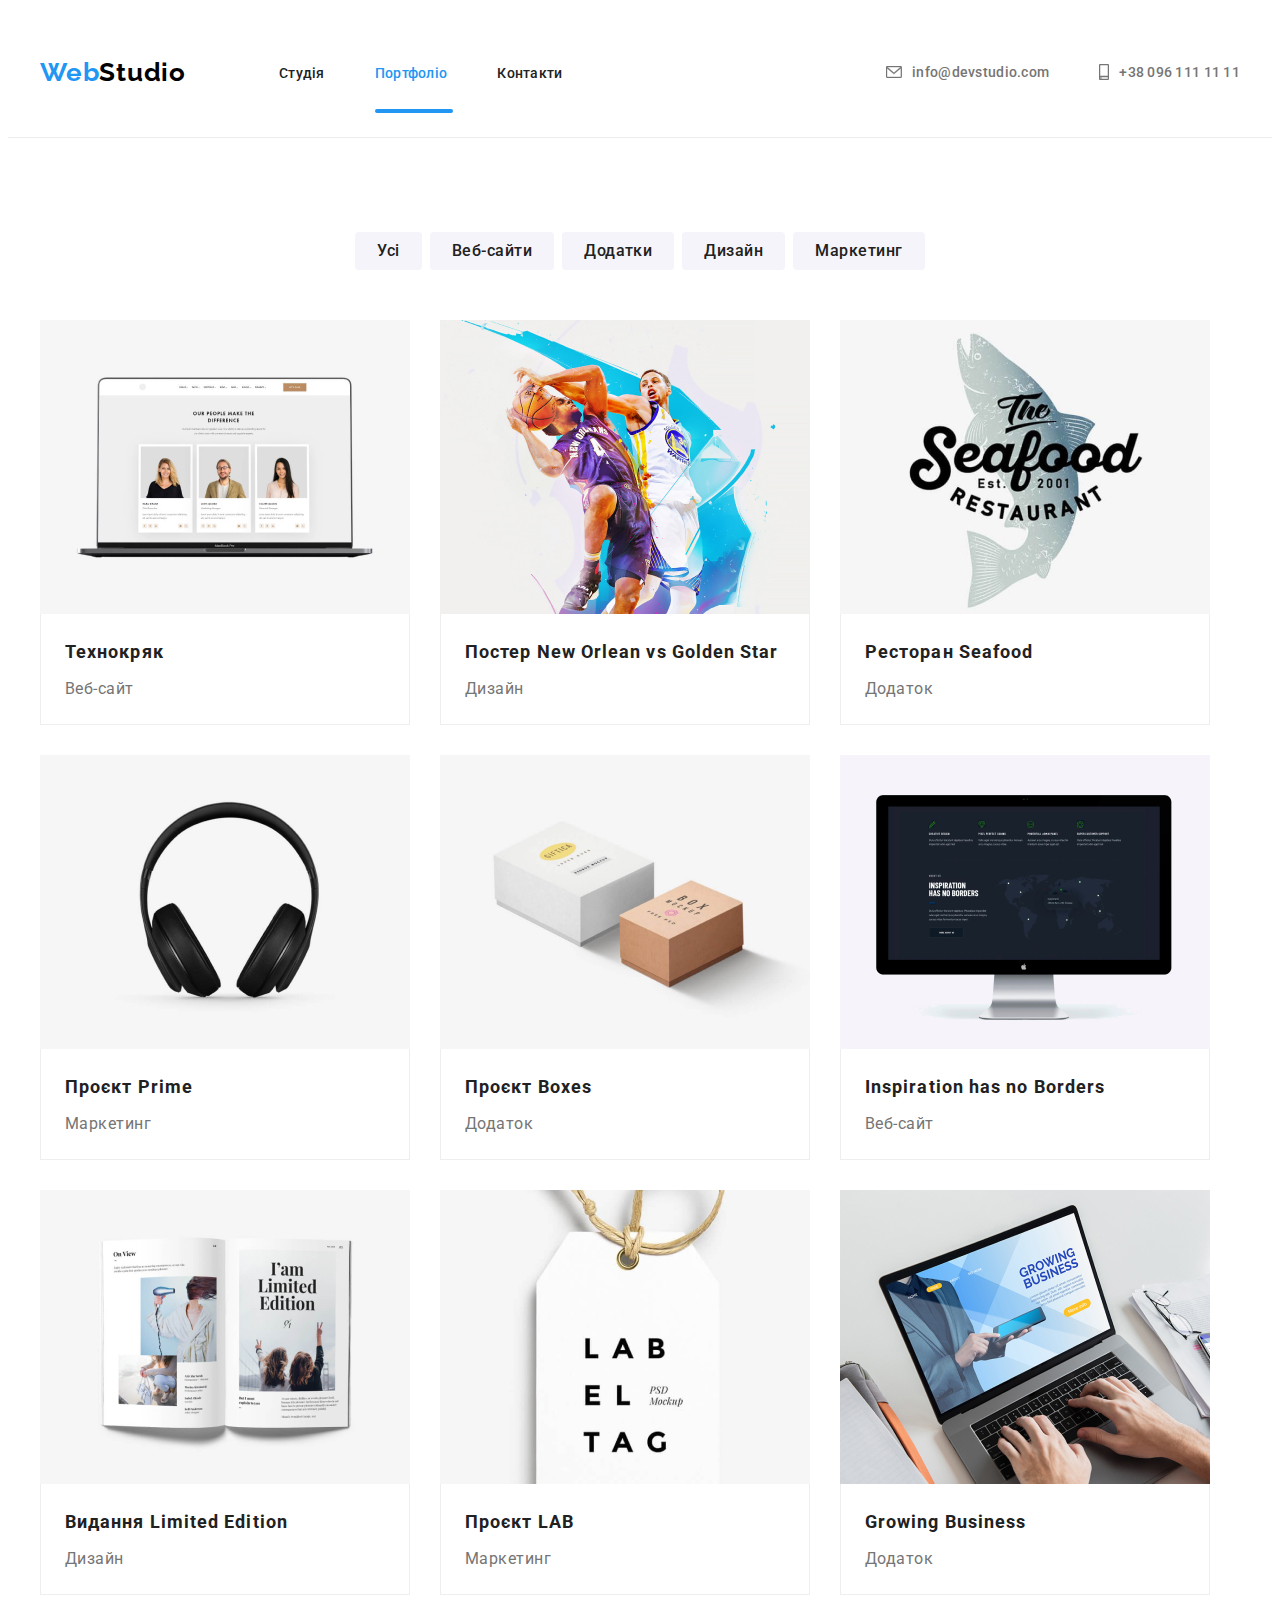
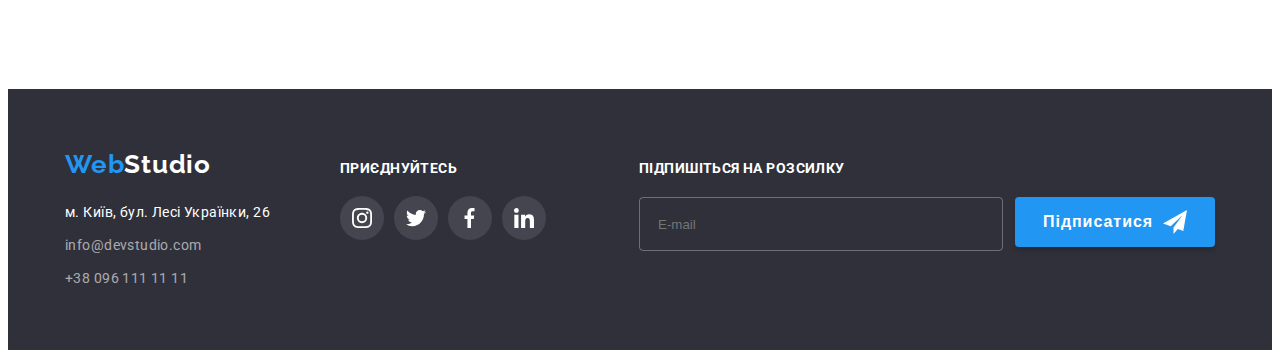
==== portfolio.html @ b97c552b "09.12.2022.18:00" ====
<!DOCTYPE html>
<html lang="en">
<head>
    <meta charset="UTF-8" />
    <meta http-equiv="X-UA-Compatible" content="IE=edge" />
    <meta name="viewport" content="width=device-width, initial-scale=1.0" />
    <title>Портфоліо</title>
    <link rel="preconnect" href="https://fonts.googleapis.com">
    <link rel="preconnect" href="https://fonts.gstatic.com" crossorigin>
    <link
        href="https://fonts.googleapis.com/css2?family=Raleway:wght@700&family=Roboto:wght@400;500;700;900&display=swap"
        rel="stylesheet">
    <link rel="stylesheet" href="./css/main.min.css">
</head>
        <header class="page-header">
      <div class="container">
        <a class="page-header__logo link" href="index.html">
          Web<span class="page-header__text colortext-logo">Studio</span>
        </a>
        <nav class="page-header__nav">
          <ul class="page-header__list list">
            <li class="page-header__item">
              <a class="page-header__link link " href="index.html"
                >Студія</a
              >
            </li>
            <li class="page-header__item">
              <a class="page-header__link link current-second" href="portfolio.html"
                >Портфоліо</a
              >
            </li>
            <li class="page-header__item">
              <a class="page-header__link link" href="#">Контакти</a>
            </li>
          </ul>
        </nav>
        <ul class="contakts list">
          <li class="contakts__item">
            <a class="contakts__link link" href="mailto:info@devstudio.com"
              ><svg class="contakts__icon" width="16" height="12">
                <use href="./images/icons.svg#icon-envelope"></use></svg
              ><span>info@devstudio.com</span></a
            >
          </li>
          <li class="contakts__item">
            <a class="contakts__link link" href="tel:+380961111111"
              ><svg class="contakts__icon" width="10" height="16">
                <use href="./images/icons.svg#icon-smartphone"></use></svg
              ><span>+38 096 111 11 11</span></a
            >
          </li>
        </ul>
      </div>
    </header>
        <main>
            <section class="hero-portfolio">
                <div class="container"><h1 class="visually-hidden">Вибір бажаного</h1>
                <ul class="hero-nav list">
                    <li class="hero-nav-item list">
                        <button class="nav-button-second" type="button">Усі</button>
                    </li>
<li class="hero-nav-item list">
    <button class="nav-button-second" type="button">Веб-сайти</button>
</li>
<li class="hero-nav-item list">
    <button class="nav-button-second" type="button">Додатки</button>
</li>
<li class="hero-nav-item list">
    <button class="nav-button-second" type="button">Дизайн</button>
</li>
<li class="hero-nav-item list">
    <button class="nav-button-second" type="button">Маркетинг</button>
</li>
                </ul>
<ul class="cards-list list">
<li class="cards-list-item list">
<a href="" class="cards-list-item-link link" ><div class="img-wrapper"><img class="cards-img" src="./images/q.jpg" alt="Ноутбук" width="370">
<div class="cards-description">Ресурс пропонує комплексні пропозиції з різним рівнем функціоналу та сервісів. Все це дозволить відвідувачу отримати вичерпні відомості про компанію чи приватну особу.</div></div><div class="container-border"><h2 class="cards-title">Технокряк</h2>
<p class="cards-text">Веб-сайт</p></div>
</a>
</li>
<li class="cards-list-item list">
<a class="cards-list-item-link link" href=""><div class="img-wrapper"><img class="cards-img" src="./images/w.jpg" alt="Баскетбол" width="370"><div class="cards-description">Ресурс пропонує комплексні пропозиції з різним рівнем функціоналу та сервісів. Все це дозволить відвідувачу отримати вичерпні відомості про компанію чи приватну особу.</div></div>
<div class="container-border"><h2 class="cards-title">Постер New Orlean vs Golden Star</h2>
<p class="cards-text">Дизайн</p></div>
</a>
</li>
<li class="cards-list-item list">
<a class="cards-list-item-link link" href=""><div class="img-wrapper"><img class="cards-img" src="./images/e.jpg" alt="Логотип ресторану" width="370"><div class="cards-description">Ресурс пропонує комплексні пропозиції з різним рівнем функціоналу та сервісів. Все це дозволить відвідувачу отримати вичерпні відомості про компанію чи приватну особу.</div></div>
<div class="container-border"><h2 class="cards-title">Ресторан Seafood</h2>
<p class="cards-text">Додаток</p></div>
</a>
</li>
<li class="cards-list-item list">
<a class="cards-list-item-link link" href=""><div class="img-wrapper"><img class="cards-img" src="./images/r.jpg" alt="Навушники" width="370"><div class="cards-description">Ресурс пропонує комплексні пропозиції з різним рівнем функціоналу та сервісів. Все це дозволить відвідувачу отримати вичерпні відомості про компанію чи приватну особу.</div></div>
<div class="container-border"><h2 class="cards-title">Проєкт Prime</h2>
<p class="cards-text">Маркетинг</p></div>
</a>
</li>
</li>
<li class="cards-list-item list">
<a class="cards-list-item-link link" href=""><div class="img-wrapper"><img class="cards-img" src="./images/t.jpg" alt="Ящики" width="370"><div class="cards-description">Ресурс пропонує комплексні пропозиції з різним рівнем функціоналу та сервісів. Все це дозволить відвідувачу отримати вичерпні відомості про компанію чи приватну особу.</div></div>
<div class="container-border"><h2 class="cards-title">Проєкт Boxes</h2>
<p class="cards-text">Додаток</p></div>
</a>
</li>
<li class="cards-list-item list">
<a class="cards-list-item-link link" href=""><div class="img-wrapper"><img class="cards-img" src="./images/y.jpg" alt="Монітор" width="370"><div class="cards-description">Ресурс пропонує комплексні пропозиції з різним рівнем функціоналу та сервісів. Все це дозволить відвідувачу отримати вичерпні відомості про компанію чи приватну особу.</div></div>
<div class="container-border"><h2 class="cards-title">Inspiration has no Borders</h2>
<p class="cards-text">Веб-сайт</p></div>
</a>
</li>
<li class="cards-list-item list">
<a class="cards-list-item-link link" href=""><div class="img-wrapper"><img class="cards-img" src="./images/i.jpg" alt="Книга" width="370"><div class="cards-description">Ресурс пропонує комплексні пропозиції з різним рівнем функціоналу та сервісів. Все це дозволить відвідувачу отримати вичерпні відомості про компанію чи приватну особу.</div></div>
<div class="container-border"><h2 class="cards-title">Видання Limited Edition</h2>
<p class="cards-text">Дизайн</p></div>
</a>
</li>
<li class="cards-list-item list">
<a class="cards-list-item-link link" href=""><div class="img-wrapper"><img class="cards-img" src="./images/o.jpg" alt="Ярлик" width="370"><div class="cards-description">Ресурс пропонує комплексні пропозиції з різним рівнем функціоналу та сервісів. Все це дозволить відвідувачу отримати вичерпні відомості про компанію чи приватну особу.</div></div>
<div class="container-border"><h2 class="cards-title">Проєкт LAB</h2>
<p class="cards-text">Маркетинг</p>
</div></a>
</li>
<li class="cards-list-item list">
<a class="cards-list-item-link link" href=""><div class="img-wrapper"><img class="cards-img" src="./images/p.jpg" alt="Людина друкує" width="370"><div class="cards-description">Ресурс пропонує комплексні пропозиції з різним рівнем функціоналу та сервісів. Все це дозволить відвідувачу отримати вичерпні відомості про компанію чи приватну особу.</div></div>
<div class="container-border"><h2 class="cards-title">Growing Business</h2>
<p class="cards-text">Додаток</p></div></a>
</li>

                    </ul></div>
                </section>
        </main>
         <footer class="page-footer">
      <div class="container">
        <div class="page-footer__container">
          <div class="page-footer__address-container">
            <a href="index.html" class="page-footer__logo link">
              Web<span class="page-footer__text color-logo">Studio</span>
            </a>
            <address class="page-footer__address-nav">
              <ul class="page-footer__list list">
                <li class="page-footer__item list">
                  <a
                    class="page-footer__link link"
                    href="https://goo.gl/maps/Njcj9idbypsD7Gdb8"
                    target="_blank"
                    rel="noopener noreferrer nofollow"
                    >м. Київ, бул. Лесі Українки, 26</a
                  >
                </li>
                <li class="page-footer__item list">
                  <a
                    class="page-footer__mail-tel-link link"
                    href="mailto:info@devstudio.com"
                    >info@devstudio.com</a
                  >
                </li>
                <li class="page-footer__item list">
                  <a
                    class="page-footer__mail-tel-link link"
                    href="tel:+380961111111"
                    >+38 096 111 11 11</a
                  >
                </li>
              </ul>
            </address>
          </div>
          <div class="page-footer__join-container">
            <h2 class="page-footer__title">ПРИЄДНУЙТЕСЬ</h2>
            <ul class="page-footer__social-list">
              <li class="page-footer__social-item list">
                <a href="" class="page-footer__social-link link"
                  ><svg class="page-footer__icon" width="20" height="20">
                    <use href="./images/icons.svg#icon-instagram"></use></svg
                ></a>
              </li>
              <li class="page-footer__social-item list">
                <a href="" class="page-footer__social-link link"
                  ><svg class="page-footer__icon" width="20" height="20">
                    <use href="./images/icons.svg#icon-twitter"></use></svg
                ></a>
              </li>
              <li class="page-footer__social-item list">
                <a href="" class="page-footer__social-link link"
                  ><svg class="page-footer__icon" width="20" height="20">
                    <use href="./images/icons.svg#icon-facebook"></use></svg
                ></a>
              </li>
              <li class="page-footer__social-item list">
                <a href="" class="page-footer__social-link link"
                  ><svg class="page-footer__icon" width="20" height="20">
                    <use href="./images/icons.svg#icon-linkedin"></use></svg
                ></a>
              </li>
            </ul>
          </div>
          <div class="page-footer__follow-container">
            <form name="follow-form" class="page-footer__form">
              <label for="user-mail" class="page-footer__label"
                >Підпишіться на розсилку</label
              >
              <div class="page-footer__input-button-container">
                <input
                  type="email"
                  name="user-mail-follow"
                  class="page-footer__input"
                  placeholder="E-mail"
                />
                <button type="submit" class="page-footer__button">
                  Підписатися</button
                ><svg class="page-footer__telegram-icon" width="24" height="24">
                  <use href="./images/icons.svg#icon-telegram"></use>
                </svg>
              </div>
            </form>
          </div>
        </div>
      </div>
    </footer>
        </body>
        </html>
---- css/main.min.css ----
:root{--main-color: #212121;--second-color: #2196f3;--third-color: #757575;--fourth-color: #ffffff;--fifth-color: #000000;--sixth-color: #afb1b8;--seventh-color: rgba(0, 0, 0, 0.12);--eighth-color: #f5f4fa;--ninth-color: #eeeeee;--font-family-first: "Roboto", sans-serif;--font-family-second: "Raleway";--specific-ident: 94px;--specific-ident-second: 50px;--specific-ident-third: 20px;--specific-ident-fourth: 4px;--specific-ident-fifth: 30px}h1,h2,p{margin:0}body{font-family:var(--font-family-first);color:var(--main-color);background-color:var(--fourth-color)}.container{max-width:480px;padding-left:15px;padding-right:15px;margin:0 auto}@media screen and (min-width: 768px){.container{max-width:768px}}@media screen and (min-width: 1200px){.container{max-width:1200px}}.link{text-decoration:none}.list{list-style:none;padding-left:0;margin:0}.visually-hidden{position:absolute;white-space:nowrap;width:1px;height:1px;overflow:hidden;border:0;padding:0;clip:rect(0 0 0 0);-webkit-clip-path:inset(50%);clip-path:inset(50%);margin:-1px}.hero__button{font-weight:700;font-size:16px;line-height:1.875;display:-webkit-box;display:-ms-flexbox;display:flex;-webkit-box-align:center;-ms-flex-align:center;align-items:center;text-align:center;letter-spacing:.06em;color:var(--fourth-color);cursor:pointer;padding:10px 32px;border-radius:var(--specific-ident-fourth);border:0;margin:0 auto;background-color:var(--second-color)}.nav-button-second{font-family:var(--font-family-first);font-weight:500;font-size:16px;line-height:1.625;letter-spacing:.03em;color:var(--main-color);background-color:var(--eighth-color);cursor:pointer;padding:6px 22px;border:0;border-radius:var(--specific-ident-fourth);-webkit-transition:color 250ms cubic-bezier(0.4, 0, 0.2, 1),background-color 250ms cubic-bezier(0.4, 0, 0.2, 1),-webkit-box-shadow 250ms cubic-bezier(0.4, 0, 0.2, 1);transition:color 250ms cubic-bezier(0.4, 0, 0.2, 1),background-color 250ms cubic-bezier(0.4, 0, 0.2, 1),-webkit-box-shadow 250ms cubic-bezier(0.4, 0, 0.2, 1);transition:color 250ms cubic-bezier(0.4, 0, 0.2, 1),background-color 250ms cubic-bezier(0.4, 0, 0.2, 1),box-shadow 250ms cubic-bezier(0.4, 0, 0.2, 1);transition:color 250ms cubic-bezier(0.4, 0, 0.2, 1),background-color 250ms cubic-bezier(0.4, 0, 0.2, 1),box-shadow 250ms cubic-bezier(0.4, 0, 0.2, 1),-webkit-box-shadow 250ms cubic-bezier(0.4, 0, 0.2, 1)}.nav-button-second:hover,.nav-button-second:focus{color:var(--fourth-color);background-color:var(--second-color);-webkit-box-shadow:0px 3px 1px rgba(0,0,0,.1),0px 1px 2px rgba(0,0,0,.08),0px 2px 2px var(--seventh-color);box-shadow:0px 3px 1px rgba(0,0,0,.1),0px 1px 2px rgba(0,0,0,.08),0px 2px 2px var(--seventh-color)}.modal__button{position:absolute;display:-webkit-box;display:-ms-flexbox;display:flex;-webkit-box-pack:center;-ms-flex-pack:center;justify-content:center;cursor:pointer;-webkit-box-align:center;-ms-flex-align:center;align-items:center;top:8px;right:8px;width:30px;height:30px;background-color:var(--fourth-color);border:1px solid rgba(0,0,0,.1);border-radius:50%;color:var(--fifth-color);-webkit-transition-property:color;transition-property:color;-webkit-transition-duration:250ms;transition-duration:250ms;-webkit-transition-timing-function:cubic-bezier(0.4, 0, 0.2, 1);transition-timing-function:cubic-bezier(0.4, 0, 0.2, 1)}.modal__button:hover{color:var(--second-color)}.page-footer__button{position:relative;width:200px;height:50px;margin-left:12px;background-color:var(--second-color);-webkit-box-shadow:0px 4px 4px rgba(0,0,0,.15);box-shadow:0px 4px 4px rgba(0,0,0,.15);border-radius:4px;border:none;font-weight:700;font-size:16px;line-height:1.875;display:-webkit-box;display:-ms-flexbox;display:flex;-webkit-box-align:center;-ms-flex-align:center;align-items:center;text-align:center;letter-spacing:.06em;color:var(--fourth-color);padding-top:10px;padding-right:62px;padding-bottom:10px;padding-left:28px;cursor:pointer}.modal__send-button{background-color:var(--second-color);-webkit-box-shadow:0px 4px 4px rgba(0,0,0,.15);box-shadow:0px 4px 4px rgba(0,0,0,.15);border-radius:4px;font-weight:700;font-size:16px;line-height:1.875;display:-webkit-box;display:-ms-flexbox;display:flex;-webkit-box-align:center;-ms-flex-align:center;align-items:center;text-align:center;-webkit-box-pack:center;-ms-flex-pack:center;justify-content:center;letter-spacing:.06em;color:var(--fourth-color);padding:10px 52px;border:none;cursor:pointer;margin-left:125px;-webkit-transition:background-color 250ms cubic-bezier(0.4, 0, 0.2, 1);transition:background-color 250ms cubic-bezier(0.4, 0, 0.2, 1)}.modal__send-button:hover{background-color:#188ce8}.hero__title{font-weight:900;font-size:44px;line-height:1.3636363636;text-align:center;letter-spacing:.06em;text-transform:uppercase;color:var(--fourth-color);margin-bottom:var(--specific-ident-third);max-width:696px}.peculiarities__paragraph-title{font-size:14px;line-height:1.1428571429;letter-spacing:.03em;text-transform:uppercase;margin-top:0;margin-bottom:10px}.activity__title{font-size:36px;line-height:1.1666666667;text-align:center;letter-spacing:.03em;margin-bottom:var(--specific-ident-second)}.team__title{font-size:36px;line-height:1.1666666667;text-align:center;letter-spacing:.03em;margin-bottom:var(--specific-ident-second)}.team__name-title{font-weight:500;font-size:16px;line-height:1.1875;letter-spacing:.03em;margin-bottom:10px;margin-top:0;text-align:center}.cards-title{font-size:18px;line-height:2;letter-spacing:.06em;margin-bottom:var(--specific-ident-fourth);color:var(--main-color)}.clients__title{font-weight:700;font-size:36px;line-height:1.1666666667;text-align:center;letter-spacing:.03em;color:var(--main-color);display:-webkit-box;display:-ms-flexbox;display:flex;padding-left:453px}.page-footer__title{font-size:14px;line-height:1.1428571429;letter-spacing:.03em;text-transform:uppercase;color:var(--fourth-color);margin-bottom:20px}.activity__thumb>.activity__card-title{position:absolute;left:0;bottom:0;margin:0;width:370px;height:70px;background-color:rgba(47,48,58,.8);font-size:14px;line-height:1.1428571429;text-align:center;letter-spacing:.03em;text-transform:uppercase;color:var(--fourth-color);display:-webkit-box;display:-ms-flexbox;display:flex;-webkit-box-align:center;-ms-flex-align:center;align-items:center;-webkit-box-pack:center;-ms-flex-pack:center;justify-content:center}.page-header{border-bottom:1px solid #ececec;padding-top:16px;padding-bottom:16px}@media screen and (min-width: 1200px){.page-header{padding-top:24px;padding-bottom:25px}}.page-header .container{display:-webkit-box;display:-ms-flexbox;display:flex;-webkit-box-align:center;-ms-flex-align:center;align-items:center}.page-header__list{display:-webkit-box;display:-ms-flexbox;display:flex}.page-header__link{font-weight:500;font-size:14px;line-height:1.1428571429;letter-spacing:.02em;color:var(--main-color);padding-top:32px;padding-bottom:32px;-webkit-transition-property:color;transition-property:color;-webkit-transition-duration:250ms;transition-duration:250ms;-webkit-transition-timing-function:cubic-bezier(0.4, 0, 0.2, 1);transition-timing-function:cubic-bezier(0.4, 0, 0.2, 1)}.page-header__link:hover{color:var(--second-color)}.page-header__item:not(:first-child){margin-left:var(--specific-ident-second)}.page-header__logo{font-family:var(--font-family-second);font-weight:700;font-size:26px;line-height:1.1666666667;letter-spacing:.03em;color:var(--second-color)}@media screen and (min-width: 1200px){.page-header__logo{font-family:24px;line-height:1.1923076923;margin-right:93px}}.page-header__nav{display:none}@media screen and (min-width: 1200px){.page-header__nav{display:block}}.contakts{display:none}@media screen and (min-width: 1200px){.contakts{display:-webkit-box;display:-ms-flexbox;display:flex;margin-left:auto}}.contakts__link{font-weight:500;font-size:14px;line-height:1.1428571429;letter-spacing:.02em;color:var(--third-color);padding-top:32px;padding-bottom:32px;display:-webkit-box;display:-ms-flexbox;display:flex;-webkit-box-align:center;-ms-flex-align:center;align-items:center;-webkit-transition-property:color;transition-property:color;-webkit-transition-duration:250ms;transition-duration:250ms;-webkit-transition-timing-function:cubic-bezier(0.4, 0, 0.2, 1);transition-timing-function:cubic-bezier(0.4, 0, 0.2, 1)}.contakts__link:hover,.contakts__link:focus{stroke:var(--second-color);color:var(--second-color)}.contakts__icon{margin-right:10px;fill:currentColor;stroke:currentColor}.contakts__item:not(:first-child){margin-left:var(--specific-ident-second)}.link.current{color:var(--second-color);position:relative}.link.current::after{content:" ";position:absolute;width:48px;height:4px;left:0;bottom:0;background:var(--second-color);border-radius:2px}.link.current-second{color:var(--second-color);position:relative}.link.current-second::after{content:" ";position:absolute;width:78px;height:4px;left:0;bottom:0;background:var(--second-color);border-radius:2px}.colortext-logo{color:var(--fifth-color)}.hero{padding-top:200px;padding-bottom:200px;background-color:#c4c4c4;background-image:-webkit-gradient(linear, left top, left bottom, from(rgba(47, 48, 58, 0.4)), to(rgba(47, 48, 58, 0.4))),url(../images/m.jpg);background-image:linear-gradient(rgba(47, 48, 58, 0.4), rgba(47, 48, 58, 0.4)),url(../images/m.jpg);background-repeat:no-repeat;background-size:cover;background-position:center;margin-left:auto;margin-right:auto;max-width:1600px}.hero .container{display:-webkit-box;display:-ms-flexbox;display:flex}.hero__description{padding-left:280px;padding-right:var(--specific-ident-second)}.peculiarities{padding:var(--specific-ident) 0}.peculiarities .container{display:-webkit-box;display:-ms-flexbox;display:flex}.peculiarities__list{display:-webkit-box;display:-ms-flexbox;display:flex}.peculiarities__item:not(:first-child){margin-left:var(--specific-ident-fifth)}.peculiarities__link{background-color:var(--eighth-color);height:120px;width:270px;display:-webkit-box;display:-ms-flexbox;display:flex;-webkit-box-pack:center;-ms-flex-pack:center;justify-content:center;margin-bottom:30px;-webkit-box-align:center;-ms-flex-align:center;align-items:center}.peculiarities__text{font-size:14px;line-height:1.7142857143;letter-spacing:.03em;color:var(--third-color)}.activity{padding-bottom:var(--specific-ident)}.activity__list{display:-webkit-box;display:-ms-flexbox;display:flex}.activity__item{position:relative}.activity__item:not(:first-child){margin-left:var(--specific-ident-fifth)}.activity__thumb{position:relative}.activity__img{display:block}.team{background-color:var(--eighth-color);padding:var(--specific-ident) 0}.team__list{display:-webkit-box;display:-ms-flexbox;display:flex}.team__item{background-color:var(--fourth-color);border-radius:0px 0px 4px 4px;-webkit-box-shadow:0px 1px 3px var(--seventh-color),0px 1px 1px rgba(0,0,0,.14),0px 2px 1px rgba(0,0,0,.2);box-shadow:0px 1px 3px var(--seventh-color),0px 1px 1px rgba(0,0,0,.14),0px 2px 1px rgba(0,0,0,.2)}.team__item:not(:first-child){margin-left:var(--specific-ident-fifth)}.team__img{margin-bottom:var(--specific-ident-fifth)}.team__text{font-size:16px;line-height:.8421052632;letter-spacing:.03em;color:var(--third-color);text-align:center;margin-bottom:16px}.social{display:-webkit-box;display:-ms-flexbox;display:flex;padding-bottom:30px;padding-left:32px;padding-right:32px}.social__item{width:44px;height:44px;border-radius:50%}.social__item:not(:last-child){margin-right:10px}.social__link{width:100%;height:100%;display:-webkit-box;display:-ms-flexbox;display:flex;-webkit-box-align:center;-ms-flex-align:center;align-items:center;-webkit-box-pack:center;-ms-flex-pack:center;justify-content:center;border-radius:50%;background-color:rgba(255,255,255,.1);color:var(--sixth-color);-webkit-transition-property:background-color;transition-property:background-color;-webkit-transition-duration:250ms;transition-duration:250ms;-webkit-transition-timing-function:cubic-bezier(0.4, 0, 0.2, 1);transition-timing-function:cubic-bezier(0.4, 0, 0.2, 1)}.social__link:hover{background-color:var(--second-color)}.social__link:focus{background-color:var(--second-color)}.social__link:hover .social__icon{fill:var(--fourth-color)}.social__link:focus .social__icon{fill:var(--fourth-color)}.social__icon{fill:currentColor;display:-webkit-box;display:-ms-flexbox;display:flex;-webkit-box-pack:end;-ms-flex-pack:end;justify-content:flex-end;-webkit-transition-property:fill;transition-property:fill;-webkit-transition-duration:250ms;transition-duration:250ms;-webkit-transition-timing-function:cubic-bezier(0.4, 0, 0.2, 1);transition-timing-function:cubic-bezier(0.4, 0, 0.2, 1)}.сlients{padding:var(--specific-ident) 0}.clients__list{display:-webkit-box;display:-ms-flexbox;display:flex;-webkit-box-pack:center;-ms-flex-pack:center;justify-content:center;margin-top:var(--specific-ident-second);margin-bottom:0;padding-left:0}.clients__list .clients__link{width:100%;height:100%;display:-webkit-box;display:-ms-flexbox;display:flex;-webkit-box-align:center;-ms-flex-align:center;align-items:center;-webkit-box-pack:center;-ms-flex-pack:center;justify-content:center;border-radius:4px;background-color:var(--fourth-color);color:var(--sixth-color);border:1px solid var(--sixth-color);-webkit-transition-property:border;transition-property:border;-webkit-transition-duration:250ms;transition-duration:250ms;-webkit-transition-timing-function:cubic-bezier(0.4, 0, 0.2, 1);transition-timing-function:cubic-bezier(0.4, 0, 0.2, 1)}.clients__list .clients__link:hover{border:1px solid var(--second-color)}.clients__list .clients__link:hover .clients__icon{fill:var(--second-color)}.clients__list .clients__icon{fill:currentColor;-webkit-transition-property:fill;transition-property:fill;-webkit-transition-duration:250ms;transition-duration:250ms;-webkit-transition-timing-function:cubic-bezier(0.4, 0, 0.2, 1);transition-timing-function:cubic-bezier(0.4, 0, 0.2, 1)}.clients__item{width:170px;height:92px;border-radius:4px;display:-webkit-box;display:-ms-flexbox;display:flex;-webkit-box-pack:center;-ms-flex-pack:center;justify-content:center}.clients__item:not(:last-child){margin-right:30px}.page-footer{background-color:#2f303a;padding-bottom:60px;padding-top:60px;display:-webkit-box;display:-ms-flexbox;display:flex}.page-footer__container{display:-webkit-box;display:-ms-flexbox;display:flex;-webkit-box-align:baseline;-ms-flex-align:baseline;align-items:baseline;-webkit-box-pack:justify;-ms-flex-pack:justify;justify-content:space-between}.page-footer__logo{font-family:var(--font-family-second);font-weight:700;font-size:26px;line-height:1.1923076923;letter-spacing:.03em;color:var(--second-color);display:inline-block;margin-bottom:var(--specific-ident-third)}.page-footer__link{font-style:normal;font-size:14px;line-height:1.7142857143;letter-spacing:.03em;color:var(--fourth-color);-webkit-transition-property:color;transition-property:color;-webkit-transition-duration:250ms;transition-duration:250ms;-webkit-transition-timing-function:cubic-bezier(0.4, 0, 0.2, 1);transition-timing-function:cubic-bezier(0.4, 0, 0.2, 1)}.page-footer__link:hover,.page-footer__link:focus{color:var(--second-color)}.page-footer__mail-tel-link{font-style:normal;font-size:14px;line-height:1.7142857143;letter-spacing:.03em;color:rgba(255,255,255,.6);-webkit-transition-property:color;transition-property:color;-webkit-transition-duration:250ms;transition-duration:250ms;-webkit-transition-timing-function:cubic-bezier(0.4, 0, 0.2, 1);transition-timing-function:cubic-bezier(0.4, 0, 0.2, 1)}.page-footer__mail-tel-link:hover,.page-footer :focus{color:var(--second-color)}.page-footer__item{margin-bottom:9px}.page-footer__item:last-child{margin-bottom:0}.page-footer__join-container{margin-left:70px}.page-footer__social-list{display:-webkit-box;display:-ms-flexbox;display:flex;padding-left:0;margin:0}.page-footer__social-link{width:100%;height:100%;display:-webkit-box;display:-ms-flexbox;display:flex;-webkit-box-align:center;-ms-flex-align:center;align-items:center;-webkit-box-pack:center;-ms-flex-pack:center;justify-content:center;border-radius:50%;background-color:rgba(255,255,255,.1);color:var(--fourth-color);-webkit-transition-property:background-color;transition-property:background-color;-webkit-transition-duration:250ms;transition-duration:250ms;-webkit-transition-timing-function:cubic-bezier(0.4, 0, 0.2, 1);transition-timing-function:cubic-bezier(0.4, 0, 0.2, 1)}.page-footer__social-link:hover{background-color:var(--second-color)}.page-footer__social-link:focus{background-color:var(--second-color)}.page-footer__icon{fill:var(--fourth-color)}.page-footer__telegram-icon{fill:currentColor}.page-footer__follow-container{margin-left:93px}.page-footer__label{font-weight:700;font-size:14px;line-height:1.1428571429;letter-spacing:.03em;text-transform:uppercase;color:var(--fourth-color)}.page-footer__input{display:block;border:1px solid rgba(255,255,255,.3);border-radius:4px;background-color:rgba(0,0,0,0);width:358px;height:50px}.page-footer__input::-webkit-input-placeholder{padding-left:16px}.page-footer__input::-moz-placeholder{padding-left:16px}.page-footer__input:-ms-input-placeholder{padding-left:16px}.page-footer__input::-ms-input-placeholder{padding-left:16px}.page-footer__input::placeholder{padding-left:16px}.page-footer__telegram-icon{position:absolute;right:28px;top:13px;fill:var(--fourth-color)}.page-footer__social-item{width:44px;height:44px;border-radius:50%}.page-footer__social-item:not(:last-child){margin-right:10px}.page-footer__input-button-container{position:relative;display:-webkit-box;display:-ms-flexbox;display:flex;margin-top:20px}.color-logo{color:var(--fourth-color)}.hero-portfolio{padding:var(--specific-ident) 0;display:-webkit-box;display:-ms-flexbox;display:flex}.hero-nav{display:-webkit-box;display:-ms-flexbox;display:flex;margin-bottom:var(--specific-ident-second);-webkit-box-pack:center;-ms-flex-pack:center;justify-content:center}.hero-nav-item:not(:first-child){margin-left:8px}.container-border{border-left:1px solid var(--ninth-color);border-right:1px solid var(--ninth-color);border-bottom:1px solid var(--ninth-color);padding:20px 24px}.cards-text{font-size:16px;line-height:1.875;letter-spacing:.03em;color:var(--third-color)}.cards-list{display:-webkit-box;display:-ms-flexbox;display:flex;-ms-flex-wrap:wrap;flex-wrap:wrap}.cards-list-item{margin-bottom:var(--specific-ident-fifth);margin-left:var(--specific-ident-fifth);position:relative}.cards-list-item:nth-last-child(-n+4){margin-bottom:0px}.cards-list-item:nth-child(3n+1){margin-left:0}.cards-list-item-link{display:block;-webkit-transition-property:-webkit-box-shadow;transition-property:-webkit-box-shadow;transition-property:box-shadow;transition-property:box-shadow, -webkit-box-shadow;-webkit-transition-duration:250ms;transition-duration:250ms;-webkit-transition-timing-function:cubic-bezier(0.4, 0, 0.2, 1);transition-timing-function:cubic-bezier(0.4, 0, 0.2, 1)}.cards-list-item-link:hover{-webkit-box-shadow:0px 1px 1px var(--seventh-color),0px 4px 4px rgba(0,0,0,.06),1px 4px 6px rgba(0,0,0,.16);box-shadow:0px 1px 1px var(--seventh-color),0px 4px 4px rgba(0,0,0,.06),1px 4px 6px rgba(0,0,0,.16)}.cards-img{display:block}.cards-description{background-color:rgba(33,150,243,.9);position:absolute;top:0;left:0;display:-webkit-box;display:-ms-flexbox;display:flex;-webkit-box-pack:center;-ms-flex-pack:center;justify-content:center;-webkit-box-align:center;-ms-flex-align:center;align-items:center;padding:64px 24px;width:322px;height:168px;font-size:18px;line-height:1.5555555556;letter-spacing:.03em;color:var(--fourth-color);-webkit-transform:translateY(100%);transform:translateY(100%);-webkit-transition:opacity 250ms cubic-bezier(0.4, 0, 0.2, 1),-webkit-transform 250ms cubic-bezier(0.4, 0, 0.2, 1);transition:opacity 250ms cubic-bezier(0.4, 0, 0.2, 1),-webkit-transform 250ms cubic-bezier(0.4, 0, 0.2, 1);transition:transform 250ms cubic-bezier(0.4, 0, 0.2, 1),opacity 250ms cubic-bezier(0.4, 0, 0.2, 1);transition:transform 250ms cubic-bezier(0.4, 0, 0.2, 1),opacity 250ms cubic-bezier(0.4, 0, 0.2, 1),-webkit-transform 250ms cubic-bezier(0.4, 0, 0.2, 1)}.cards-list-item-link:hover .cards-description{-webkit-transform:translateY(0);transform:translateY(0)}.cards-list-item-link:focus .cards-description{-webkit-transform:translateY(0);transform:translateY(0)}.img-wrapper{position:relative;overflow:hidden}.backdrop{position:fixed;top:0;bottom:0;left:0;right:0;background-color:rgba(0,0,0,.2);-webkit-transition:opacity 500ms,visibility 500ms;transition:opacity 500ms,visibility 500ms}.backdrop.is-hidden .modal{-webkit-transform:rotate(-180deg);transform:rotate(-180deg)}.modal{width:528px;position:absolute;top:50%;left:50%;-webkit-transform:translate(-50%, -50%) rotate(0);transform:translate(-50%, -50%) rotate(0);-webkit-transition:-webkit-transform 500ms linear;transition:-webkit-transform 500ms linear;transition:transform 500ms linear;transition:transform 500ms linear, -webkit-transform 500ms linear;background-color:var(--fourth-color);-webkit-box-shadow:0px 1px 3px var(--seventh-color),0px 1px 1px rgba(0,0,0,.14),0px 2px 1px rgba(0,0,0,.2);box-shadow:0px 1px 3px var(--seventh-color),0px 1px 1px rgba(0,0,0,.14),0px 2px 1px rgba(0,0,0,.2);border-radius:4px;padding:40px}.modal__input{width:100%;height:40px;border:1px solid rgba(33,33,33,.2);border-radius:4px;padding-left:40px;-webkit-transition:cursor 250ms cubic-bezier(0.4, 0, 0.2, 1);transition:cursor 250ms cubic-bezier(0.4, 0, 0.2, 1)}.modal__input:focus{outline:1px solid var(--second-color);cursor:pointer}.modal__input:focus+.modal__input-icon{fill:var(--second-color)}.modal__input-icon{position:absolute;left:15px;top:50%;-webkit-transform:translateY(-50%);transform:translateY(-50%);fill:var(--main-color);-webkit-transition:fill 250ms cubic-bezier(0.4, 0, 0.2, 1);transition:fill 250ms cubic-bezier(0.4, 0, 0.2, 1)}.modal__textarea{width:100%;height:120px;border:1px solid rgba(33,33,33,.2);border-radius:4px;resize:none;padding:12px 16px;margin-bottom:20px;-webkit-transition:cursor 250ms cubic-bezier(0.4, 0, 0.2, 1);transition:cursor 250ms cubic-bezier(0.4, 0, 0.2, 1)}.modal__textarea:focus{outline:1px solid var(--second-color);cursor:pointer}.modal__textarea::-webkit-input-placeholder{font-weight:400;font-size:12px;line-height:1.1666666667;letter-spacing:.01em;color:rgba(117,117,117,.5)}.modal__textarea::-moz-placeholder{font-weight:400;font-size:12px;line-height:1.1666666667;letter-spacing:.01em;color:rgba(117,117,117,.5)}.modal__textarea:-ms-input-placeholder{font-weight:400;font-size:12px;line-height:1.1666666667;letter-spacing:.01em;color:rgba(117,117,117,.5)}.modal__textarea::-ms-input-placeholder{font-weight:400;font-size:12px;line-height:1.1666666667;letter-spacing:.01em;color:rgba(117,117,117,.5)}.modal__textarea::placeholder{font-weight:400;font-size:12px;line-height:1.1666666667;letter-spacing:.01em;color:rgba(117,117,117,.5)}.modal__label,.modal .label-span{display:inline-block;width:100%;margin-bottom:4px;font-weight:400;font-size:12px;line-height:1.1666666667;letter-spacing:.01em;color:var(--third-color)}.modal__icon{fill:currentColor}.modal__text{font-weight:700;font-size:20px;line-height:1.15;text-align:center;letter-spacing:.03em;color:var(--main-color);margin-bottom:12px}.modal__container{margin-bottom:10px}.modal__wrapper{position:relative;margin-bottom:10px}.modal__wrapper input{margin-bottom:0}.modal__checkbox-agree{display:-webkit-box;display:-ms-flexbox;display:flex;-webkit-box-align:center;-ms-flex-align:center;align-items:center;-webkit-box-pack:center;-ms-flex-pack:center;justify-content:center;font-weight:400;font-size:14px;line-height:1.7142857143;letter-spacing:.03em;color:var(--third-color)}.modal__checkbox-agree .modal__icon-wrapper{width:16px;height:15px;border:2px solid var(--fifth-color);border-radius:2px;margin-right:8px;display:-webkit-box;display:-ms-flexbox;display:flex;-webkit-box-align:center;-ms-flex-align:center;align-items:center;-webkit-box-pack:center;-ms-flex-pack:center;justify-content:center}.modal__checkbox-agreee .modal__agree-icon{fill:rgba(0,0,0,0)}.modal__agree-icon{fill:rgba(0,0,0,0)}.modal__link{color:var(--second-color)}.is-hidden{visibility:hidden;opacity:0;pointer-events:none}.check-line{margin-bottom:30px}.check-line input:checked+.modal__checkbox-agree .modal__icon-wrapper{background:var(--second-color);border:none}.check-line input:checked+.modal__checkbox-agree .modal__agree-icon{fill:var(--fourth-color)}.backdrop{position:fixed;top:0;bottom:0;left:0;right:0;background-color:rgba(0,0,0,.2);-webkit-transition:opacity 500ms,visibility 500ms;transition:opacity 500ms,visibility 500ms}.backdrop.is-hidden .modal{-webkit-transform:rotate(-180deg);transform:rotate(-180deg)}.modal{width:528px;position:absolute;top:50%;left:50%;-webkit-transform:translate(-50%, -50%) rotate(0);transform:translate(-50%, -50%) rotate(0);-webkit-transition:-webkit-transform 500ms linear;transition:-webkit-transform 500ms linear;transition:transform 500ms linear;transition:transform 500ms linear, -webkit-transform 500ms linear;background-color:var(--fourth-color);-webkit-box-shadow:0px 1px 3px var(--seventh-color),0px 1px 1px rgba(0,0,0,.14),0px 2px 1px rgba(0,0,0,.2);box-shadow:0px 1px 3px var(--seventh-color),0px 1px 1px rgba(0,0,0,.14),0px 2px 1px rgba(0,0,0,.2);border-radius:4px;padding:40px}.modal__input{width:100%;height:40px;border:1px solid rgba(33,33,33,.2);border-radius:4px;padding-left:40px;-webkit-transition:cursor 250ms cubic-bezier(0.4, 0, 0.2, 1);transition:cursor 250ms cubic-bezier(0.4, 0, 0.2, 1)}.modal__input:focus{outline:1px solid var(--second-color);cursor:pointer}.modal__input:focus+.modal__input-icon{fill:var(--second-color)}.modal__input-icon{position:absolute;left:15px;top:50%;-webkit-transform:translateY(-50%);transform:translateY(-50%);fill:var(--main-color);-webkit-transition:fill 250ms cubic-bezier(0.4, 0, 0.2, 1);transition:fill 250ms cubic-bezier(0.4, 0, 0.2, 1)}.modal__textarea{width:100%;height:120px;border:1px solid rgba(33,33,33,.2);border-radius:4px;resize:none;padding:12px 16px;margin-bottom:20px;-webkit-transition:cursor 250ms cubic-bezier(0.4, 0, 0.2, 1);transition:cursor 250ms cubic-bezier(0.4, 0, 0.2, 1)}.modal__textarea:focus{outline:1px solid var(--second-color);cursor:pointer}.modal__textarea::-webkit-input-placeholder{font-weight:400;font-size:12px;line-height:1.1666666667;letter-spacing:.01em;color:rgba(117,117,117,.5)}.modal__textarea::-moz-placeholder{font-weight:400;font-size:12px;line-height:1.1666666667;letter-spacing:.01em;color:rgba(117,117,117,.5)}.modal__textarea:-ms-input-placeholder{font-weight:400;font-size:12px;line-height:1.1666666667;letter-spacing:.01em;color:rgba(117,117,117,.5)}.modal__textarea::-ms-input-placeholder{font-weight:400;font-size:12px;line-height:1.1666666667;letter-spacing:.01em;color:rgba(117,117,117,.5)}.modal__textarea::placeholder{font-weight:400;font-size:12px;line-height:1.1666666667;letter-spacing:.01em;color:rgba(117,117,117,.5)}.modal__label,.modal .label-span{display:inline-block;width:100%;margin-bottom:4px;font-weight:400;font-size:12px;line-height:1.1666666667;letter-spacing:.01em;color:var(--third-color)}.modal__icon{fill:currentColor}.modal__text{font-weight:700;font-size:20px;line-height:1.15;text-align:center;letter-spacing:.03em;color:var(--main-color);margin-bottom:12px}.modal__container{margin-bottom:10px}.modal__wrapper{position:relative;margin-bottom:10px}.modal__wrapper input{margin-bottom:0}.modal__checkbox-agree{display:-webkit-box;display:-ms-flexbox;display:flex;-webkit-box-align:center;-ms-flex-align:center;align-items:center;-webkit-box-pack:center;-ms-flex-pack:center;justify-content:center;font-weight:400;font-size:14px;line-height:1.7142857143;letter-spacing:.03em;color:var(--third-color)}.modal__checkbox-agree .modal__icon-wrapper{width:16px;height:15px;border:2px solid var(--fifth-color);border-radius:2px;margin-right:8px;display:-webkit-box;display:-ms-flexbox;display:flex;-webkit-box-align:center;-ms-flex-align:center;align-items:center;-webkit-box-pack:center;-ms-flex-pack:center;justify-content:center}.modal__checkbox-agreee .modal__agree-icon{fill:rgba(0,0,0,0)}.modal__agree-icon{fill:rgba(0,0,0,0)}.modal__link{color:var(--second-color)}.is-hidden{visibility:hidden;opacity:0;pointer-events:none}.check-line{margin-bottom:30px}.check-line input:checked+.modal__checkbox-agree .modal__icon-wrapper{background:var(--second-color);border:none}.check-line input:checked+.modal__checkbox-agree .modal__agree-icon{fill:var(--fourth-color)}.menu{display:-webkit-box;display:-ms-flexbox;display:flex;padding:0;margin:0;list-style:none}@media(max-width: 767px){.menu{display:none}}.menu .link{padding:10px;color:inherit;text-decoration:none}.menu .link:hover,.menu .link:focus{text-decoration:underline}.menu-toggle{min-height:40px;min-width:40px;display:-webkit-box;display:-ms-flexbox;display:flex;-webkit-box-align:center;-ms-flex-align:center;align-items:center;-webkit-box-pack:center;-ms-flex-pack:center;justify-content:center;margin-left:auto;padding:0;background-color:rgba(0,0,0,0);cursor:pointer;border:none;border-radius:50%;outline:none}@media(min-width: 768px){.menu-toggle{display:none}}.menu-toggle:hover,.menu-toggle:focus{background-color:rgba(0,0,0,.1)}.menu-container{position:fixed;top:0;left:0;display:-webkit-box;display:-ms-flexbox;display:flex;-webkit-box-orient:vertical;-webkit-box-direction:normal;-ms-flex-direction:column;flex-direction:column;width:100vw;height:100vh;padding:32px;background-color:#3f51b5;z-index:999;-webkit-transform:translateX(100%);transform:translateX(100%);-webkit-transition:-webkit-transform 250ms ease-in-out;transition:-webkit-transform 250ms ease-in-out;transition:transform 250ms ease-in-out;transition:transform 250ms ease-in-out, -webkit-transform 250ms ease-in-out}.menu-container.is-open{-webkit-transform:translateX(0);transform:translateX(0)}.menu-container .menu-toggle{position:absolute;top:16px;right:16px;color:#fff}.mobile-menu{padding:0;margin:0;list-style:none;margin-bottom:auto}.mobile-menu .link{display:block;padding:10px;color:#fff;text-decoration:none}.mobile-socials{display:-webkit-box;display:-ms-flexbox;display:flex;gap:20px}.menu__icon:hover{fill:var(--second-color)}/*# sourceMappingURL=main.min.css.map */
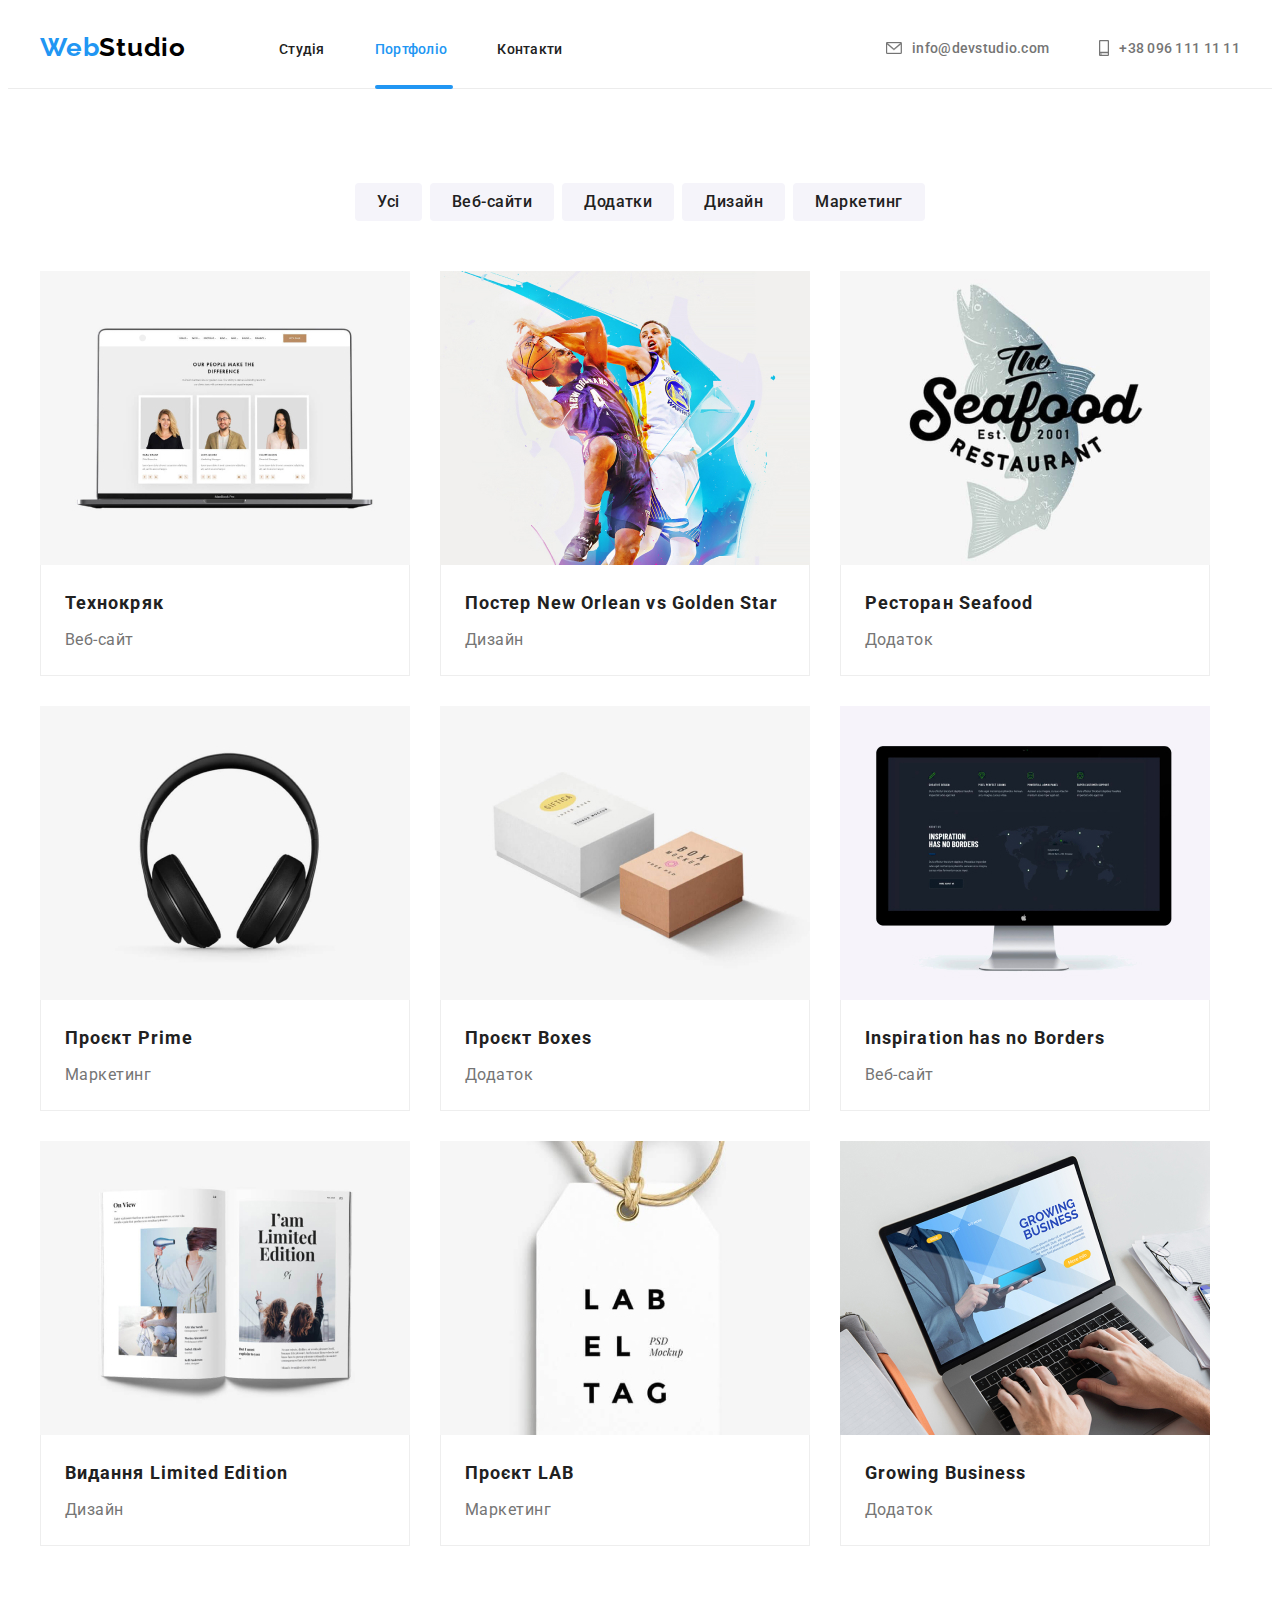
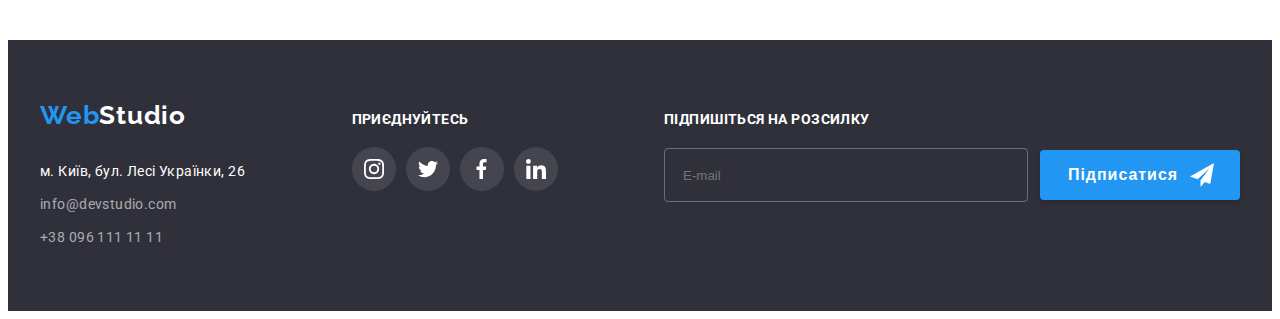
==== commit ec09b447: "13.12.2022.19:27" ====
--- a/portfolio.html
+++ b/portfolio.html
@@ -208,10 +208,10 @@
                   placeholder="E-mail"
                 />
                 <button type="submit" class="page-footer__button">
-                  Підписатися</button
-                ><svg class="page-footer__telegram-icon" width="24" height="24">
+                  Підписатися<svg class="page-footer__telegram-icon" width="24" height="24">
                   <use href="./images/icons.svg#icon-telegram"></use>
-                </svg>
+                </svg></button
+                >
               </div>
             </form>
           </div>
--- a/css/main.min.css
+++ b/css/main.min.css
@@ -1 +1 @@
-:root{--main-color: #212121;--second-color: #2196f3;--third-color: #757575;--fourth-color: #ffffff;--fifth-color: #000000;--sixth-color: #afb1b8;--seventh-color: rgba(0, 0, 0, 0.12);--eighth-color: #f5f4fa;--ninth-color: #eeeeee;--font-family-first: "Roboto", sans-serif;--font-family-second: "Raleway";--specific-ident: 94px;--specific-ident-second: 50px;--specific-ident-third: 20px;--specific-ident-fourth: 4px;--specific-ident-fifth: 30px}h1,h2,p{margin:0}body{font-family:var(--font-family-first);color:var(--main-color);background-color:var(--fourth-color)}.container{max-width:480px;padding-left:15px;padding-right:15px;margin:0 auto}@media screen and (min-width: 768px){.container{max-width:768px}}@media screen and (min-width: 1200px){.container{max-width:1200px}}.link{text-decoration:none}.list{list-style:none;padding-left:0;margin:0}.visually-hidden{position:absolute;white-space:nowrap;width:1px;height:1px;overflow:hidden;border:0;padding:0;clip:rect(0 0 0 0);-webkit-clip-path:inset(50%);clip-path:inset(50%);margin:-1px}.hero__button{font-weight:700;font-size:16px;line-height:1.875;display:-webkit-box;display:-ms-flexbox;display:flex;-webkit-box-align:center;-ms-flex-align:center;align-items:center;text-align:center;letter-spacing:.06em;color:var(--fourth-color);cursor:pointer;padding:10px 32px;border-radius:var(--specific-ident-fourth);border:0;margin:0 auto;background-color:var(--second-color)}.nav-button-second{font-family:var(--font-family-first);font-weight:500;font-size:16px;line-height:1.625;letter-spacing:.03em;color:var(--main-color);background-color:var(--eighth-color);cursor:pointer;padding:6px 22px;border:0;border-radius:var(--specific-ident-fourth);-webkit-transition:color 250ms cubic-bezier(0.4, 0, 0.2, 1),background-color 250ms cubic-bezier(0.4, 0, 0.2, 1),-webkit-box-shadow 250ms cubic-bezier(0.4, 0, 0.2, 1);transition:color 250ms cubic-bezier(0.4, 0, 0.2, 1),background-color 250ms cubic-bezier(0.4, 0, 0.2, 1),-webkit-box-shadow 250ms cubic-bezier(0.4, 0, 0.2, 1);transition:color 250ms cubic-bezier(0.4, 0, 0.2, 1),background-color 250ms cubic-bezier(0.4, 0, 0.2, 1),box-shadow 250ms cubic-bezier(0.4, 0, 0.2, 1);transition:color 250ms cubic-bezier(0.4, 0, 0.2, 1),background-color 250ms cubic-bezier(0.4, 0, 0.2, 1),box-shadow 250ms cubic-bezier(0.4, 0, 0.2, 1),-webkit-box-shadow 250ms cubic-bezier(0.4, 0, 0.2, 1)}.nav-button-second:hover,.nav-button-second:focus{color:var(--fourth-color);background-color:var(--second-color);-webkit-box-shadow:0px 3px 1px rgba(0,0,0,.1),0px 1px 2px rgba(0,0,0,.08),0px 2px 2px var(--seventh-color);box-shadow:0px 3px 1px rgba(0,0,0,.1),0px 1px 2px rgba(0,0,0,.08),0px 2px 2px var(--seventh-color)}.modal__button{position:absolute;display:-webkit-box;display:-ms-flexbox;display:flex;-webkit-box-pack:center;-ms-flex-pack:center;justify-content:center;cursor:pointer;-webkit-box-align:center;-ms-flex-align:center;align-items:center;top:8px;right:8px;width:30px;height:30px;background-color:var(--fourth-color);border:1px solid rgba(0,0,0,.1);border-radius:50%;color:var(--fifth-color);-webkit-transition-property:color;transition-property:color;-webkit-transition-duration:250ms;transition-duration:250ms;-webkit-transition-timing-function:cubic-bezier(0.4, 0, 0.2, 1);transition-timing-function:cubic-bezier(0.4, 0, 0.2, 1)}.modal__button:hover{color:var(--second-color)}.page-footer__button{position:relative;width:200px;height:50px;margin-left:12px;background-color:var(--second-color);-webkit-box-shadow:0px 4px 4px rgba(0,0,0,.15);box-shadow:0px 4px 4px rgba(0,0,0,.15);border-radius:4px;border:none;font-weight:700;font-size:16px;line-height:1.875;display:-webkit-box;display:-ms-flexbox;display:flex;-webkit-box-align:center;-ms-flex-align:center;align-items:center;text-align:center;letter-spacing:.06em;color:var(--fourth-color);padding-top:10px;padding-right:62px;padding-bottom:10px;padding-left:28px;cursor:pointer}.modal__send-button{background-color:var(--second-color);-webkit-box-shadow:0px 4px 4px rgba(0,0,0,.15);box-shadow:0px 4px 4px rgba(0,0,0,.15);border-radius:4px;font-weight:700;font-size:16px;line-height:1.875;display:-webkit-box;display:-ms-flexbox;display:flex;-webkit-box-align:center;-ms-flex-align:center;align-items:center;text-align:center;-webkit-box-pack:center;-ms-flex-pack:center;justify-content:center;letter-spacing:.06em;color:var(--fourth-color);padding:10px 52px;border:none;cursor:pointer;margin-left:125px;-webkit-transition:background-color 250ms cubic-bezier(0.4, 0, 0.2, 1);transition:background-color 250ms cubic-bezier(0.4, 0, 0.2, 1)}.modal__send-button:hover{background-color:#188ce8}.hero__title{font-weight:900;font-size:44px;line-height:1.3636363636;text-align:center;letter-spacing:.06em;text-transform:uppercase;color:var(--fourth-color);margin-bottom:var(--specific-ident-third);max-width:696px}.peculiarities__paragraph-title{font-size:14px;line-height:1.1428571429;letter-spacing:.03em;text-transform:uppercase;margin-top:0;margin-bottom:10px}.activity__title{font-size:36px;line-height:1.1666666667;text-align:center;letter-spacing:.03em;margin-bottom:var(--specific-ident-second)}.team__title{font-size:36px;line-height:1.1666666667;text-align:center;letter-spacing:.03em;margin-bottom:var(--specific-ident-second)}.team__name-title{font-weight:500;font-size:16px;line-height:1.1875;letter-spacing:.03em;margin-bottom:10px;margin-top:0;text-align:center}.cards-title{font-size:18px;line-height:2;letter-spacing:.06em;margin-bottom:var(--specific-ident-fourth);color:var(--main-color)}.clients__title{font-weight:700;font-size:36px;line-height:1.1666666667;text-align:center;letter-spacing:.03em;color:var(--main-color);display:-webkit-box;display:-ms-flexbox;display:flex;padding-left:453px}.page-footer__title{font-size:14px;line-height:1.1428571429;letter-spacing:.03em;text-transform:uppercase;color:var(--fourth-color);margin-bottom:20px}.activity__thumb>.activity__card-title{position:absolute;left:0;bottom:0;margin:0;width:370px;height:70px;background-color:rgba(47,48,58,.8);font-size:14px;line-height:1.1428571429;text-align:center;letter-spacing:.03em;text-transform:uppercase;color:var(--fourth-color);display:-webkit-box;display:-ms-flexbox;display:flex;-webkit-box-align:center;-ms-flex-align:center;align-items:center;-webkit-box-pack:center;-ms-flex-pack:center;justify-content:center}.page-header{border-bottom:1px solid #ececec;padding-top:16px;padding-bottom:16px}@media screen and (min-width: 1200px){.page-header{padding-top:24px;padding-bottom:25px}}.page-header .container{display:-webkit-box;display:-ms-flexbox;display:flex;-webkit-box-align:center;-ms-flex-align:center;align-items:center}.page-header__list{display:-webkit-box;display:-ms-flexbox;display:flex}.page-header__link{font-weight:500;font-size:14px;line-height:1.1428571429;letter-spacing:.02em;color:var(--main-color);padding-top:32px;padding-bottom:32px;-webkit-transition-property:color;transition-property:color;-webkit-transition-duration:250ms;transition-duration:250ms;-webkit-transition-timing-function:cubic-bezier(0.4, 0, 0.2, 1);transition-timing-function:cubic-bezier(0.4, 0, 0.2, 1)}.page-header__link:hover{color:var(--second-color)}.page-header__item:not(:first-child){margin-left:var(--specific-ident-second)}.page-header__logo{font-family:var(--font-family-second);font-weight:700;font-size:26px;line-height:1.1666666667;letter-spacing:.03em;color:var(--second-color)}@media screen and (min-width: 1200px){.page-header__logo{font-family:24px;line-height:1.1923076923;margin-right:93px}}.page-header__nav{display:none}@media screen and (min-width: 1200px){.page-header__nav{display:block}}.contakts{display:none}@media screen and (min-width: 1200px){.contakts{display:-webkit-box;display:-ms-flexbox;display:flex;margin-left:auto}}.contakts__link{font-weight:500;font-size:14px;line-height:1.1428571429;letter-spacing:.02em;color:var(--third-color);padding-top:32px;padding-bottom:32px;display:-webkit-box;display:-ms-flexbox;display:flex;-webkit-box-align:center;-ms-flex-align:center;align-items:center;-webkit-transition-property:color;transition-property:color;-webkit-transition-duration:250ms;transition-duration:250ms;-webkit-transition-timing-function:cubic-bezier(0.4, 0, 0.2, 1);transition-timing-function:cubic-bezier(0.4, 0, 0.2, 1)}.contakts__link:hover,.contakts__link:focus{stroke:var(--second-color);color:var(--second-color)}.contakts__icon{margin-right:10px;fill:currentColor;stroke:currentColor}.contakts__item:not(:first-child){margin-left:var(--specific-ident-second)}.link.current{color:var(--second-color);position:relative}.link.current::after{content:" ";position:absolute;width:48px;height:4px;left:0;bottom:0;background:var(--second-color);border-radius:2px}.link.current-second{color:var(--second-color);position:relative}.link.current-second::after{content:" ";position:absolute;width:78px;height:4px;left:0;bottom:0;background:var(--second-color);border-radius:2px}.colortext-logo{color:var(--fifth-color)}.hero{padding-top:200px;padding-bottom:200px;background-color:#c4c4c4;background-image:-webkit-gradient(linear, left top, left bottom, from(rgba(47, 48, 58, 0.4)), to(rgba(47, 48, 58, 0.4))),url(../images/m.jpg);background-image:linear-gradient(rgba(47, 48, 58, 0.4), rgba(47, 48, 58, 0.4)),url(../images/m.jpg);background-repeat:no-repeat;background-size:cover;background-position:center;margin-left:auto;margin-right:auto;max-width:1600px}.hero .container{display:-webkit-box;display:-ms-flexbox;display:flex}.hero__description{padding-left:280px;padding-right:var(--specific-ident-second)}.peculiarities{padding:var(--specific-ident) 0}.peculiarities .container{display:-webkit-box;display:-ms-flexbox;display:flex}.peculiarities__list{display:-webkit-box;display:-ms-flexbox;display:flex}.peculiarities__item:not(:first-child){margin-left:var(--specific-ident-fifth)}.peculiarities__link{background-color:var(--eighth-color);height:120px;width:270px;display:-webkit-box;display:-ms-flexbox;display:flex;-webkit-box-pack:center;-ms-flex-pack:center;justify-content:center;margin-bottom:30px;-webkit-box-align:center;-ms-flex-align:center;align-items:center}.peculiarities__text{font-size:14px;line-height:1.7142857143;letter-spacing:.03em;color:var(--third-color)}.activity{padding-bottom:var(--specific-ident)}.activity__list{display:-webkit-box;display:-ms-flexbox;display:flex}.activity__item{position:relative}.activity__item:not(:first-child){margin-left:var(--specific-ident-fifth)}.activity__thumb{position:relative}.activity__img{display:block}.team{background-color:var(--eighth-color);padding:var(--specific-ident) 0}.team__list{display:-webkit-box;display:-ms-flexbox;display:flex}.team__item{background-color:var(--fourth-color);border-radius:0px 0px 4px 4px;-webkit-box-shadow:0px 1px 3px var(--seventh-color),0px 1px 1px rgba(0,0,0,.14),0px 2px 1px rgba(0,0,0,.2);box-shadow:0px 1px 3px var(--seventh-color),0px 1px 1px rgba(0,0,0,.14),0px 2px 1px rgba(0,0,0,.2)}.team__item:not(:first-child){margin-left:var(--specific-ident-fifth)}.team__img{margin-bottom:var(--specific-ident-fifth)}.team__text{font-size:16px;line-height:.8421052632;letter-spacing:.03em;color:var(--third-color);text-align:center;margin-bottom:16px}.social{display:-webkit-box;display:-ms-flexbox;display:flex;padding-bottom:30px;padding-left:32px;padding-right:32px}.social__item{width:44px;height:44px;border-radius:50%}.social__item:not(:last-child){margin-right:10px}.social__link{width:100%;height:100%;display:-webkit-box;display:-ms-flexbox;display:flex;-webkit-box-align:center;-ms-flex-align:center;align-items:center;-webkit-box-pack:center;-ms-flex-pack:center;justify-content:center;border-radius:50%;background-color:rgba(255,255,255,.1);color:var(--sixth-color);-webkit-transition-property:background-color;transition-property:background-color;-webkit-transition-duration:250ms;transition-duration:250ms;-webkit-transition-timing-function:cubic-bezier(0.4, 0, 0.2, 1);transition-timing-function:cubic-bezier(0.4, 0, 0.2, 1)}.social__link:hover{background-color:var(--second-color)}.social__link:focus{background-color:var(--second-color)}.social__link:hover .social__icon{fill:var(--fourth-color)}.social__link:focus .social__icon{fill:var(--fourth-color)}.social__icon{fill:currentColor;display:-webkit-box;display:-ms-flexbox;display:flex;-webkit-box-pack:end;-ms-flex-pack:end;justify-content:flex-end;-webkit-transition-property:fill;transition-property:fill;-webkit-transition-duration:250ms;transition-duration:250ms;-webkit-transition-timing-function:cubic-bezier(0.4, 0, 0.2, 1);transition-timing-function:cubic-bezier(0.4, 0, 0.2, 1)}.сlients{padding:var(--specific-ident) 0}.clients__list{display:-webkit-box;display:-ms-flexbox;display:flex;-webkit-box-pack:center;-ms-flex-pack:center;justify-content:center;margin-top:var(--specific-ident-second);margin-bottom:0;padding-left:0}.clients__list .clients__link{width:100%;height:100%;display:-webkit-box;display:-ms-flexbox;display:flex;-webkit-box-align:center;-ms-flex-align:center;align-items:center;-webkit-box-pack:center;-ms-flex-pack:center;justify-content:center;border-radius:4px;background-color:var(--fourth-color);color:var(--sixth-color);border:1px solid var(--sixth-color);-webkit-transition-property:border;transition-property:border;-webkit-transition-duration:250ms;transition-duration:250ms;-webkit-transition-timing-function:cubic-bezier(0.4, 0, 0.2, 1);transition-timing-function:cubic-bezier(0.4, 0, 0.2, 1)}.clients__list .clients__link:hover{border:1px solid var(--second-color)}.clients__list .clients__link:hover .clients__icon{fill:var(--second-color)}.clients__list .clients__icon{fill:currentColor;-webkit-transition-property:fill;transition-property:fill;-webkit-transition-duration:250ms;transition-duration:250ms;-webkit-transition-timing-function:cubic-bezier(0.4, 0, 0.2, 1);transition-timing-function:cubic-bezier(0.4, 0, 0.2, 1)}.clients__item{width:170px;height:92px;border-radius:4px;display:-webkit-box;display:-ms-flexbox;display:flex;-webkit-box-pack:center;-ms-flex-pack:center;justify-content:center}.clients__item:not(:last-child){margin-right:30px}.page-footer{background-color:#2f303a;padding-bottom:60px;padding-top:60px;display:-webkit-box;display:-ms-flexbox;display:flex}.page-footer__container{display:-webkit-box;display:-ms-flexbox;display:flex;-webkit-box-align:baseline;-ms-flex-align:baseline;align-items:baseline;-webkit-box-pack:justify;-ms-flex-pack:justify;justify-content:space-between}.page-footer__logo{font-family:var(--font-family-second);font-weight:700;font-size:26px;line-height:1.1923076923;letter-spacing:.03em;color:var(--second-color);display:inline-block;margin-bottom:var(--specific-ident-third)}.page-footer__link{font-style:normal;font-size:14px;line-height:1.7142857143;letter-spacing:.03em;color:var(--fourth-color);-webkit-transition-property:color;transition-property:color;-webkit-transition-duration:250ms;transition-duration:250ms;-webkit-transition-timing-function:cubic-bezier(0.4, 0, 0.2, 1);transition-timing-function:cubic-bezier(0.4, 0, 0.2, 1)}.page-footer__link:hover,.page-footer__link:focus{color:var(--second-color)}.page-footer__mail-tel-link{font-style:normal;font-size:14px;line-height:1.7142857143;letter-spacing:.03em;color:rgba(255,255,255,.6);-webkit-transition-property:color;transition-property:color;-webkit-transition-duration:250ms;transition-duration:250ms;-webkit-transition-timing-function:cubic-bezier(0.4, 0, 0.2, 1);transition-timing-function:cubic-bezier(0.4, 0, 0.2, 1)}.page-footer__mail-tel-link:hover,.page-footer :focus{color:var(--second-color)}.page-footer__item{margin-bottom:9px}.page-footer__item:last-child{margin-bottom:0}.page-footer__join-container{margin-left:70px}.page-footer__social-list{display:-webkit-box;display:-ms-flexbox;display:flex;padding-left:0;margin:0}.page-footer__social-link{width:100%;height:100%;display:-webkit-box;display:-ms-flexbox;display:flex;-webkit-box-align:center;-ms-flex-align:center;align-items:center;-webkit-box-pack:center;-ms-flex-pack:center;justify-content:center;border-radius:50%;background-color:rgba(255,255,255,.1);color:var(--fourth-color);-webkit-transition-property:background-color;transition-property:background-color;-webkit-transition-duration:250ms;transition-duration:250ms;-webkit-transition-timing-function:cubic-bezier(0.4, 0, 0.2, 1);transition-timing-function:cubic-bezier(0.4, 0, 0.2, 1)}.page-footer__social-link:hover{background-color:var(--second-color)}.page-footer__social-link:focus{background-color:var(--second-color)}.page-footer__icon{fill:var(--fourth-color)}.page-footer__telegram-icon{fill:currentColor}.page-footer__follow-container{margin-left:93px}.page-footer__label{font-weight:700;font-size:14px;line-height:1.1428571429;letter-spacing:.03em;text-transform:uppercase;color:var(--fourth-color)}.page-footer__input{display:block;border:1px solid rgba(255,255,255,.3);border-radius:4px;background-color:rgba(0,0,0,0);width:358px;height:50px}.page-footer__input::-webkit-input-placeholder{padding-left:16px}.page-footer__input::-moz-placeholder{padding-left:16px}.page-footer__input:-ms-input-placeholder{padding-left:16px}.page-footer__input::-ms-input-placeholder{padding-left:16px}.page-footer__input::placeholder{padding-left:16px}.page-footer__telegram-icon{position:absolute;right:28px;top:13px;fill:var(--fourth-color)}.page-footer__social-item{width:44px;height:44px;border-radius:50%}.page-footer__social-item:not(:last-child){margin-right:10px}.page-footer__input-button-container{position:relative;display:-webkit-box;display:-ms-flexbox;display:flex;margin-top:20px}.color-logo{color:var(--fourth-color)}.hero-portfolio{padding:var(--specific-ident) 0;display:-webkit-box;display:-ms-flexbox;display:flex}.hero-nav{display:-webkit-box;display:-ms-flexbox;display:flex;margin-bottom:var(--specific-ident-second);-webkit-box-pack:center;-ms-flex-pack:center;justify-content:center}.hero-nav-item:not(:first-child){margin-left:8px}.container-border{border-left:1px solid var(--ninth-color);border-right:1px solid var(--ninth-color);border-bottom:1px solid var(--ninth-color);padding:20px 24px}.cards-text{font-size:16px;line-height:1.875;letter-spacing:.03em;color:var(--third-color)}.cards-list{display:-webkit-box;display:-ms-flexbox;display:flex;-ms-flex-wrap:wrap;flex-wrap:wrap}.cards-list-item{margin-bottom:var(--specific-ident-fifth);margin-left:var(--specific-ident-fifth);position:relative}.cards-list-item:nth-last-child(-n+4){margin-bottom:0px}.cards-list-item:nth-child(3n+1){margin-left:0}.cards-list-item-link{display:block;-webkit-transition-property:-webkit-box-shadow;transition-property:-webkit-box-shadow;transition-property:box-shadow;transition-property:box-shadow, -webkit-box-shadow;-webkit-transition-duration:250ms;transition-duration:250ms;-webkit-transition-timing-function:cubic-bezier(0.4, 0, 0.2, 1);transition-timing-function:cubic-bezier(0.4, 0, 0.2, 1)}.cards-list-item-link:hover{-webkit-box-shadow:0px 1px 1px var(--seventh-color),0px 4px 4px rgba(0,0,0,.06),1px 4px 6px rgba(0,0,0,.16);box-shadow:0px 1px 1px var(--seventh-color),0px 4px 4px rgba(0,0,0,.06),1px 4px 6px rgba(0,0,0,.16)}.cards-img{display:block}.cards-description{background-color:rgba(33,150,243,.9);position:absolute;top:0;left:0;display:-webkit-box;display:-ms-flexbox;display:flex;-webkit-box-pack:center;-ms-flex-pack:center;justify-content:center;-webkit-box-align:center;-ms-flex-align:center;align-items:center;padding:64px 24px;width:322px;height:168px;font-size:18px;line-height:1.5555555556;letter-spacing:.03em;color:var(--fourth-color);-webkit-transform:translateY(100%);transform:translateY(100%);-webkit-transition:opacity 250ms cubic-bezier(0.4, 0, 0.2, 1),-webkit-transform 250ms cubic-bezier(0.4, 0, 0.2, 1);transition:opacity 250ms cubic-bezier(0.4, 0, 0.2, 1),-webkit-transform 250ms cubic-bezier(0.4, 0, 0.2, 1);transition:transform 250ms cubic-bezier(0.4, 0, 0.2, 1),opacity 250ms cubic-bezier(0.4, 0, 0.2, 1);transition:transform 250ms cubic-bezier(0.4, 0, 0.2, 1),opacity 250ms cubic-bezier(0.4, 0, 0.2, 1),-webkit-transform 250ms cubic-bezier(0.4, 0, 0.2, 1)}.cards-list-item-link:hover .cards-description{-webkit-transform:translateY(0);transform:translateY(0)}.cards-list-item-link:focus .cards-description{-webkit-transform:translateY(0);transform:translateY(0)}.img-wrapper{position:relative;overflow:hidden}.backdrop{position:fixed;top:0;bottom:0;left:0;right:0;background-color:rgba(0,0,0,.2);-webkit-transition:opacity 500ms,visibility 500ms;transition:opacity 500ms,visibility 500ms}.backdrop.is-hidden .modal{-webkit-transform:rotate(-180deg);transform:rotate(-180deg)}.modal{width:528px;position:absolute;top:50%;left:50%;-webkit-transform:translate(-50%, -50%) rotate(0);transform:translate(-50%, -50%) rotate(0);-webkit-transition:-webkit-transform 500ms linear;transition:-webkit-transform 500ms linear;transition:transform 500ms linear;transition:transform 500ms linear, -webkit-transform 500ms linear;background-color:var(--fourth-color);-webkit-box-shadow:0px 1px 3px var(--seventh-color),0px 1px 1px rgba(0,0,0,.14),0px 2px 1px rgba(0,0,0,.2);box-shadow:0px 1px 3px var(--seventh-color),0px 1px 1px rgba(0,0,0,.14),0px 2px 1px rgba(0,0,0,.2);border-radius:4px;padding:40px}.modal__input{width:100%;height:40px;border:1px solid rgba(33,33,33,.2);border-radius:4px;padding-left:40px;-webkit-transition:cursor 250ms cubic-bezier(0.4, 0, 0.2, 1);transition:cursor 250ms cubic-bezier(0.4, 0, 0.2, 1)}.modal__input:focus{outline:1px solid var(--second-color);cursor:pointer}.modal__input:focus+.modal__input-icon{fill:var(--second-color)}.modal__input-icon{position:absolute;left:15px;top:50%;-webkit-transform:translateY(-50%);transform:translateY(-50%);fill:var(--main-color);-webkit-transition:fill 250ms cubic-bezier(0.4, 0, 0.2, 1);transition:fill 250ms cubic-bezier(0.4, 0, 0.2, 1)}.modal__textarea{width:100%;height:120px;border:1px solid rgba(33,33,33,.2);border-radius:4px;resize:none;padding:12px 16px;margin-bottom:20px;-webkit-transition:cursor 250ms cubic-bezier(0.4, 0, 0.2, 1);transition:cursor 250ms cubic-bezier(0.4, 0, 0.2, 1)}.modal__textarea:focus{outline:1px solid var(--second-color);cursor:pointer}.modal__textarea::-webkit-input-placeholder{font-weight:400;font-size:12px;line-height:1.1666666667;letter-spacing:.01em;color:rgba(117,117,117,.5)}.modal__textarea::-moz-placeholder{font-weight:400;font-size:12px;line-height:1.1666666667;letter-spacing:.01em;color:rgba(117,117,117,.5)}.modal__textarea:-ms-input-placeholder{font-weight:400;font-size:12px;line-height:1.1666666667;letter-spacing:.01em;color:rgba(117,117,117,.5)}.modal__textarea::-ms-input-placeholder{font-weight:400;font-size:12px;line-height:1.1666666667;letter-spacing:.01em;color:rgba(117,117,117,.5)}.modal__textarea::placeholder{font-weight:400;font-size:12px;line-height:1.1666666667;letter-spacing:.01em;color:rgba(117,117,117,.5)}.modal__label,.modal .label-span{display:inline-block;width:100%;margin-bottom:4px;font-weight:400;font-size:12px;line-height:1.1666666667;letter-spacing:.01em;color:var(--third-color)}.modal__icon{fill:currentColor}.modal__text{font-weight:700;font-size:20px;line-height:1.15;text-align:center;letter-spacing:.03em;color:var(--main-color);margin-bottom:12px}.modal__container{margin-bottom:10px}.modal__wrapper{position:relative;margin-bottom:10px}.modal__wrapper input{margin-bottom:0}.modal__checkbox-agree{display:-webkit-box;display:-ms-flexbox;display:flex;-webkit-box-align:center;-ms-flex-align:center;align-items:center;-webkit-box-pack:center;-ms-flex-pack:center;justify-content:center;font-weight:400;font-size:14px;line-height:1.7142857143;letter-spacing:.03em;color:var(--third-color)}.modal__checkbox-agree .modal__icon-wrapper{width:16px;height:15px;border:2px solid var(--fifth-color);border-radius:2px;margin-right:8px;display:-webkit-box;display:-ms-flexbox;display:flex;-webkit-box-align:center;-ms-flex-align:center;align-items:center;-webkit-box-pack:center;-ms-flex-pack:center;justify-content:center}.modal__checkbox-agreee .modal__agree-icon{fill:rgba(0,0,0,0)}.modal__agree-icon{fill:rgba(0,0,0,0)}.modal__link{color:var(--second-color)}.is-hidden{visibility:hidden;opacity:0;pointer-events:none}.check-line{margin-bottom:30px}.check-line input:checked+.modal__checkbox-agree .modal__icon-wrapper{background:var(--second-color);border:none}.check-line input:checked+.modal__checkbox-agree .modal__agree-icon{fill:var(--fourth-color)}.backdrop{position:fixed;top:0;bottom:0;left:0;right:0;background-color:rgba(0,0,0,.2);-webkit-transition:opacity 500ms,visibility 500ms;transition:opacity 500ms,visibility 500ms}.backdrop.is-hidden .modal{-webkit-transform:rotate(-180deg);transform:rotate(-180deg)}.modal{width:528px;position:absolute;top:50%;left:50%;-webkit-transform:translate(-50%, -50%) rotate(0);transform:translate(-50%, -50%) rotate(0);-webkit-transition:-webkit-transform 500ms linear;transition:-webkit-transform 500ms linear;transition:transform 500ms linear;transition:transform 500ms linear, -webkit-transform 500ms linear;background-color:var(--fourth-color);-webkit-box-shadow:0px 1px 3px var(--seventh-color),0px 1px 1px rgba(0,0,0,.14),0px 2px 1px rgba(0,0,0,.2);box-shadow:0px 1px 3px var(--seventh-color),0px 1px 1px rgba(0,0,0,.14),0px 2px 1px rgba(0,0,0,.2);border-radius:4px;padding:40px}.modal__input{width:100%;height:40px;border:1px solid rgba(33,33,33,.2);border-radius:4px;padding-left:40px;-webkit-transition:cursor 250ms cubic-bezier(0.4, 0, 0.2, 1);transition:cursor 250ms cubic-bezier(0.4, 0, 0.2, 1)}.modal__input:focus{outline:1px solid var(--second-color);cursor:pointer}.modal__input:focus+.modal__input-icon{fill:var(--second-color)}.modal__input-icon{position:absolute;left:15px;top:50%;-webkit-transform:translateY(-50%);transform:translateY(-50%);fill:var(--main-color);-webkit-transition:fill 250ms cubic-bezier(0.4, 0, 0.2, 1);transition:fill 250ms cubic-bezier(0.4, 0, 0.2, 1)}.modal__textarea{width:100%;height:120px;border:1px solid rgba(33,33,33,.2);border-radius:4px;resize:none;padding:12px 16px;margin-bottom:20px;-webkit-transition:cursor 250ms cubic-bezier(0.4, 0, 0.2, 1);transition:cursor 250ms cubic-bezier(0.4, 0, 0.2, 1)}.modal__textarea:focus{outline:1px solid var(--second-color);cursor:pointer}.modal__textarea::-webkit-input-placeholder{font-weight:400;font-size:12px;line-height:1.1666666667;letter-spacing:.01em;color:rgba(117,117,117,.5)}.modal__textarea::-moz-placeholder{font-weight:400;font-size:12px;line-height:1.1666666667;letter-spacing:.01em;color:rgba(117,117,117,.5)}.modal__textarea:-ms-input-placeholder{font-weight:400;font-size:12px;line-height:1.1666666667;letter-spacing:.01em;color:rgba(117,117,117,.5)}.modal__textarea::-ms-input-placeholder{font-weight:400;font-size:12px;line-height:1.1666666667;letter-spacing:.01em;color:rgba(117,117,117,.5)}.modal__textarea::placeholder{font-weight:400;font-size:12px;line-height:1.1666666667;letter-spacing:.01em;color:rgba(117,117,117,.5)}.modal__label,.modal .label-span{display:inline-block;width:100%;margin-bottom:4px;font-weight:400;font-size:12px;line-height:1.1666666667;letter-spacing:.01em;color:var(--third-color)}.modal__icon{fill:currentColor}.modal__text{font-weight:700;font-size:20px;line-height:1.15;text-align:center;letter-spacing:.03em;color:var(--main-color);margin-bottom:12px}.modal__container{margin-bottom:10px}.modal__wrapper{position:relative;margin-bottom:10px}.modal__wrapper input{margin-bottom:0}.modal__checkbox-agree{display:-webkit-box;display:-ms-flexbox;display:flex;-webkit-box-align:center;-ms-flex-align:center;align-items:center;-webkit-box-pack:center;-ms-flex-pack:center;justify-content:center;font-weight:400;font-size:14px;line-height:1.7142857143;letter-spacing:.03em;color:var(--third-color)}.modal__checkbox-agree .modal__icon-wrapper{width:16px;height:15px;border:2px solid var(--fifth-color);border-radius:2px;margin-right:8px;display:-webkit-box;display:-ms-flexbox;display:flex;-webkit-box-align:center;-ms-flex-align:center;align-items:center;-webkit-box-pack:center;-ms-flex-pack:center;justify-content:center}.modal__checkbox-agreee .modal__agree-icon{fill:rgba(0,0,0,0)}.modal__agree-icon{fill:rgba(0,0,0,0)}.modal__link{color:var(--second-color)}.is-hidden{visibility:hidden;opacity:0;pointer-events:none}.check-line{margin-bottom:30px}.check-line input:checked+.modal__checkbox-agree .modal__icon-wrapper{background:var(--second-color);border:none}.check-line input:checked+.modal__checkbox-agree .modal__agree-icon{fill:var(--fourth-color)}.menu{display:-webkit-box;display:-ms-flexbox;display:flex;padding:0;margin:0;list-style:none}@media(max-width: 767px){.menu{display:none}}.menu .link{padding:10px;color:inherit;text-decoration:none}.menu .link:hover,.menu .link:focus{text-decoration:underline}.menu-toggle{min-height:40px;min-width:40px;display:-webkit-box;display:-ms-flexbox;display:flex;-webkit-box-align:center;-ms-flex-align:center;align-items:center;-webkit-box-pack:center;-ms-flex-pack:center;justify-content:center;margin-left:auto;padding:0;background-color:rgba(0,0,0,0);cursor:pointer;border:none;border-radius:50%;outline:none}@media(min-width: 768px){.menu-toggle{display:none}}.menu-toggle:hover,.menu-toggle:focus{background-color:rgba(0,0,0,.1)}.menu-container{position:fixed;top:0;left:0;display:-webkit-box;display:-ms-flexbox;display:flex;-webkit-box-orient:vertical;-webkit-box-direction:normal;-ms-flex-direction:column;flex-direction:column;width:100vw;height:100vh;padding:32px;background-color:#3f51b5;z-index:999;-webkit-transform:translateX(100%);transform:translateX(100%);-webkit-transition:-webkit-transform 250ms ease-in-out;transition:-webkit-transform 250ms ease-in-out;transition:transform 250ms ease-in-out;transition:transform 250ms ease-in-out, -webkit-transform 250ms ease-in-out}.menu-container.is-open{-webkit-transform:translateX(0);transform:translateX(0)}.menu-container .menu-toggle{position:absolute;top:16px;right:16px;color:#fff}.mobile-menu{padding:0;margin:0;list-style:none;margin-bottom:auto}.mobile-menu .link{display:block;padding:10px;color:#fff;text-decoration:none}.mobile-socials{display:-webkit-box;display:-ms-flexbox;display:flex;gap:20px}.menu__icon:hover{fill:var(--second-color)}/*# sourceMappingURL=main.min.css.map */+:root{--main-color: #212121;--second-color: #2196f3;--third-color: #757575;--fourth-color: #ffffff;--fifth-color: #000000;--sixth-color: #afb1b8;--seventh-color: rgba(0, 0, 0, 0.12);--eighth-color: #f5f4fa;--ninth-color: #eeeeee;--font-family-first: "Roboto", sans-serif;--font-family-second: "Raleway";--specific-ident: 94px;--specific-ident-second: 50px;--specific-ident-third: 20px;--specific-ident-fourth: 4px;--specific-ident-fifth: 30px}h1,h2,p{margin:0}body{font-family:var(--font-family-first);color:var(--main-color);background-color:var(--fourth-color)}.container{max-width:480px;padding-left:15px;padding-right:15px;margin:0 auto}@media screen and (min-width: 768px){.container{max-width:768px}}@media screen and (min-width: 1200px){.container{max-width:1200px}}.link{text-decoration:none}.list{list-style:none;padding-left:0;margin:0}img{display:block;max-width:100%;height:auto}.visually-hidden{position:absolute;white-space:nowrap;width:1px;height:1px;overflow:hidden;border:0;padding:0;clip:rect(0 0 0 0);-webkit-clip-path:inset(50%);clip-path:inset(50%);margin:-1px}.hero__button{font-weight:700;font-size:16px;line-height:1.875;display:-webkit-box;display:-ms-flexbox;display:flex;-webkit-box-align:center;-ms-flex-align:center;align-items:center;text-align:center;letter-spacing:.06em;color:var(--fourth-color);cursor:pointer;padding:10px 32px;border-radius:var(--specific-ident-fourth);border:0;margin:0 auto;background-color:var(--second-color)}.nav-button-second{font-family:var(--font-family-first);font-weight:500;font-size:16px;line-height:1.625;letter-spacing:.03em;color:var(--main-color);background-color:var(--eighth-color);cursor:pointer;padding:6px 22px;border:0;border-radius:var(--specific-ident-fourth);-webkit-transition:color 250ms cubic-bezier(0.4, 0, 0.2, 1),background-color 250ms cubic-bezier(0.4, 0, 0.2, 1),-webkit-box-shadow 250ms cubic-bezier(0.4, 0, 0.2, 1);transition:color 250ms cubic-bezier(0.4, 0, 0.2, 1),background-color 250ms cubic-bezier(0.4, 0, 0.2, 1),-webkit-box-shadow 250ms cubic-bezier(0.4, 0, 0.2, 1);transition:color 250ms cubic-bezier(0.4, 0, 0.2, 1),background-color 250ms cubic-bezier(0.4, 0, 0.2, 1),box-shadow 250ms cubic-bezier(0.4, 0, 0.2, 1);transition:color 250ms cubic-bezier(0.4, 0, 0.2, 1),background-color 250ms cubic-bezier(0.4, 0, 0.2, 1),box-shadow 250ms cubic-bezier(0.4, 0, 0.2, 1),-webkit-box-shadow 250ms cubic-bezier(0.4, 0, 0.2, 1)}.nav-button-second:hover,.nav-button-second:focus{color:var(--fourth-color);background-color:var(--second-color);-webkit-box-shadow:0px 3px 1px rgba(0,0,0,.1),0px 1px 2px rgba(0,0,0,.08),0px 2px 2px var(--seventh-color);box-shadow:0px 3px 1px rgba(0,0,0,.1),0px 1px 2px rgba(0,0,0,.08),0px 2px 2px var(--seventh-color)}.modal__button{position:absolute;display:-webkit-box;display:-ms-flexbox;display:flex;-webkit-box-pack:center;-ms-flex-pack:center;justify-content:center;cursor:pointer;-webkit-box-align:center;-ms-flex-align:center;align-items:center;top:8px;right:8px;width:30px;height:30px;background-color:var(--fourth-color);border:1px solid rgba(0,0,0,.1);border-radius:50%;color:var(--fifth-color);-webkit-transition-property:color;transition-property:color;-webkit-transition-duration:250ms;transition-duration:250ms;-webkit-transition-timing-function:cubic-bezier(0.4, 0, 0.2, 1);transition-timing-function:cubic-bezier(0.4, 0, 0.2, 1)}.modal__button:hover{color:var(--second-color)}.page-footer__button{width:200px;height:50px;background-color:var(--second-color);-webkit-box-shadow:0px 4px 4px rgba(0,0,0,.15);box-shadow:0px 4px 4px rgba(0,0,0,.15);border-radius:4px;border:none;font-weight:700;font-size:16px;line-height:1.875;display:-webkit-box;display:-ms-flexbox;display:flex;-webkit-box-align:center;-ms-flex-align:center;align-items:center;text-align:center;letter-spacing:.06em;color:var(--fourth-color);padding-top:10px;padding-bottom:10px;padding-left:28px;cursor:pointer;margin-left:12px}.modal__send-button{width:200px;background-color:var(--second-color);-webkit-box-shadow:0px 4px 4px rgba(0,0,0,.15);box-shadow:0px 4px 4px rgba(0,0,0,.15);border-radius:4px;font-weight:700px;font-size:16px;line-height:1.875;display:-webkit-box;display:-ms-flexbox;display:flex;-webkit-box-align:center;-ms-flex-align:center;align-items:center;text-align:center;-webkit-box-pack:center;-ms-flex-pack:center;justify-content:center;letter-spacing:.06em;color:var(--fourth-color);padding:10px 52px;border:none;cursor:pointer;-webkit-transition:background-color 250ms cubic-bezier(0.4, 0, 0.2, 1);transition:background-color 250ms cubic-bezier(0.4, 0, 0.2, 1);margin-left:85px}.modal__send-button:hover{background-color:#188ce8}@media screen and (min-width: 1200px){.modal__send-button{margin-left:124px}}.hero__title{font-weight:900;font-size:26px;line-height:1.6153846154;text-align:center;letter-spacing:.06em;text-transform:uppercase;color:var(--fourth-color);margin-bottom:var(--specific-ident-fifth);max-width:696px}@media screen and (min-width: 1200px){.hero__title{font-weight:900;font-size:44px;line-height:1.3636363636;text-align:center;letter-spacing:.06em;text-transform:uppercase;color:var(--fourth-color);margin-bottom:var(--specific-ident-third)}}.peculiarities__paragraph-title{font-size:14px;line-height:1.1428571429;letter-spacing:.03em;text-transform:uppercase;margin-top:0;margin-bottom:10px;text-align:center}@media screen and (min-width: 768px){.peculiarities__paragraph-title{text-align:start}}.activity__title{font-size:36px;line-height:1.1666666667;text-align:center;letter-spacing:.03em;margin-bottom:var(--specific-ident-second)}.team__title{font-size:28px;line-height:1.1785714286;text-align:center;letter-spacing:.03em;margin-bottom:var(--specific-ident-fifth)}@media screen and (min-width: 1200px){.team__title{font-size:36px;line-height:1.1666666667;margin-bottom:var(--specific-ident-second)}}.team__name-title{font-weight:500;font-size:16px;line-height:1.1875;letter-spacing:.03em;margin-bottom:10px;text-align:center}.cards-title{font-size:18px;line-height:2;letter-spacing:.06em;margin-bottom:var(--specific-ident-fourth);color:var(--main-color)}.clients__title{font-weight:700;font-size:28px;line-height:1.1785714286;text-align:center;letter-spacing:.03em;color:var(--main-color)}@media screen and (min-width: 1200px){.clients__title{font-size:36px;line-height:1.1666666667}}.page-footer__title{font-size:14px;line-height:1.1428571429;letter-spacing:.03em;text-transform:uppercase;color:var(--fourth-color);margin-bottom:20px}.activity__thumb>.activity__card-title{position:absolute;left:0;bottom:0;margin:0;width:370px;height:70px;background-color:rgba(47,48,58,.8);font-size:14px;line-height:1.1428571429;text-align:center;letter-spacing:.03em;text-transform:uppercase;color:var(--fourth-color);display:-webkit-box;display:-ms-flexbox;display:flex;-webkit-box-align:center;-ms-flex-align:center;align-items:center;-webkit-box-pack:center;-ms-flex-pack:center;justify-content:center}.page-header{border-bottom:1px solid #ececec}.page-header .container{display:-webkit-box;display:-ms-flexbox;display:flex;-webkit-box-align:center;-ms-flex-align:center;align-items:center}.page-header__list{display:-webkit-box;display:-ms-flexbox;display:flex}.page-header__link{font-weight:500;font-size:14px;line-height:1.1428571429;letter-spacing:.02em;color:var(--main-color);padding-top:32px;padding-bottom:32px;-webkit-transition-property:color;transition-property:color;-webkit-transition-duration:250ms;transition-duration:250ms;-webkit-transition-timing-function:cubic-bezier(0.4, 0, 0.2, 1);transition-timing-function:cubic-bezier(0.4, 0, 0.2, 1)}.page-header__link:hover{color:var(--second-color)}.page-header__item:not(:first-child){margin-left:var(--specific-ident-second)}.page-header__logo{font-family:var(--font-family-second);font-weight:700;font-size:24px;line-height:1.1666666667;letter-spacing:.03em;color:var(--second-color);padding-top:16px;padding-bottom:16px}@media screen and (min-width: 768px){.page-header__logo{padding-top:26px;padding-bottom:26px;margin-right:88px}}@media screen and (min-width: 1200px){.page-header__logo{font-size:26px;line-height:1.1923076923;margin-right:93px;padding-top:24px;padding-bottom:25px}}@media screen and (max-width: 767px){.page-header__nav{display:none}}@media screen and (max-width: 767px){.contakts{display:none}}@media screen and (min-width: 768px){.contakts{margin-left:auto}}@media screen and (min-width: 1200px){.contakts{display:-webkit-box;display:-ms-flexbox;display:flex}}.contakts__link{font-weight:500;font-size:14px;line-height:1.1428571429;letter-spacing:.02em;color:var(--third-color);display:-webkit-box;display:-ms-flexbox;display:flex;-webkit-box-align:center;-ms-flex-align:center;align-items:center;-webkit-transition-property:color;transition-property:color;-webkit-transition-duration:250ms;transition-duration:250ms;-webkit-transition-timing-function:cubic-bezier(0.4, 0, 0.2, 1);transition-timing-function:cubic-bezier(0.4, 0, 0.2, 1)}@media screen and (max-width: 767px){.contakts__link{padding-top:32px;padding-bottom:32px}}.contakts__link:hover,.contakts__link:focus{stroke:var(--second-color);color:var(--second-color)}.contakts__icon{margin-right:10px;fill:currentColor;stroke:currentColor}@media screen and (max-width: 1199px){.contakts__item:not(:last-child){margin-bottom:10px}}@media screen and (min-width: 1200px){.contakts__item:not(:first-child){margin-left:var(--specific-ident-second)}}.link.current{color:var(--second-color);position:relative}.link.current::after{content:" ";position:absolute;width:48px;height:4px;left:0;bottom:0;background:var(--second-color);border-radius:2px}.link.current-second{color:var(--second-color);position:relative}.link.current-second::after{content:" ";position:absolute;width:78px;height:4px;left:0;bottom:0;background:var(--second-color);border-radius:2px}.colortext-logo{color:var(--fifth-color)}.hero{padding-top:118px;padding-bottom:118px;height:100%;background-repeat:no-repeat;background-size:cover;background-position:center;margin-left:auto;margin-right:auto;background-image:-webkit-gradient(linear, left top, left bottom, from(rgba(47, 48, 58, 0.4)), to(rgba(47, 48, 58, 0.4))),url(../images/hero/header_img_480.jpg);background-image:linear-gradient(rgba(47, 48, 58, 0.4), rgba(47, 48, 58, 0.4)),url(../images/hero/header_img_480.jpg)}@media screen and (min-device-pixel-ratio: 2),(-webkit-min-device-pixel-ratio: 2),(min-resolution: 192dpi),(min-resolution: 2dppx){.hero{background-image:-webkit-gradient(linear, left top, left bottom, from(rgba(47, 48, 58, 0.4)), to(rgba(47, 48, 58, 0.4))),url(../images/hero/header_img_960.jpg);background-image:linear-gradient(rgba(47, 48, 58, 0.4), rgba(47, 48, 58, 0.4)),url(../images/hero/header_img_960.jpg)}}@media screen and (min-width: 768px){.hero{background-image:-webkit-gradient(linear, left top, left bottom, from(rgba(47, 48, 58, 0.4)), to(rgba(47, 48, 58, 0.4))),url(../images/hero/header_img_768.jpg);background-image:linear-gradient(rgba(47, 48, 58, 0.4), rgba(47, 48, 58, 0.4)),url(../images/hero/header_img_768.jpg)}}@media screen and (min-width: 768px)and (min-device-pixel-ratio: 2),screen and (min-width: 768px)and (-webkit-min-device-pixel-ratio: 2),screen and (min-width: 768px)and (min-resolution: 192dpi),screen and (min-width: 768px)and (min-resolution: 2dppx){.hero{background-image:-webkit-gradient(linear, left top, left bottom, from(rgba(47, 48, 58, 0.4)), to(rgba(47, 48, 58, 0.4))),url(../images/hero/header_img_1536.jpg);background-image:linear-gradient(rgba(47, 48, 58, 0.4), rgba(47, 48, 58, 0.4)),url(../images/hero/header_img_1536.jpg)}}@media screen and (min-width: 1200px){.hero{padding-top:200px;padding-bottom:200px;background-color:#c4c4c4;background-image:-webkit-gradient(linear, left top, left bottom, from(rgba(47, 48, 58, 0.4)), to(rgba(47, 48, 58, 0.4))),url(../images/hero/img_1600.jpg);background-image:linear-gradient(rgba(47, 48, 58, 0.4), rgba(47, 48, 58, 0.4)),url(../images/hero/img_1600.jpg)}}@media screen and (min-width: 1200px)and (min-device-pixel-ratio: 2),screen and (min-width: 1200px)and (-webkit-min-device-pixel-ratio: 2),screen and (min-width: 1200px)and (min-resolution: 192dpi),screen and (min-width: 1200px)and (min-resolution: 2dppx){.hero{background-image:-webkit-gradient(linear, left top, left bottom, from(rgba(47, 48, 58, 0.4)), to(rgba(47, 48, 58, 0.4))),url(../images/hero/img_3200.jpg);background-image:linear-gradient(rgba(47, 48, 58, 0.4), rgba(47, 48, 58, 0.4)),url(../images/hero/img_3200.jpg)}}.hero .container{display:-webkit-box;display:-ms-flexbox;display:flex}@media screen and (min-width: 768px){.hero__description{padding-left:189px;padding-right:189px}}@media screen and (min-width: 1200px){.hero__description{padding-left:280px;padding-right:var(--specific-ident-second)}}.peculiarities{padding:60px 0}@media screen and (min-width: 1200px){.peculiarities{padding:var(--specific-ident) 0}}@media screen and (min-width: 1200px){.peculiarities .container{display:-webkit-box;display:-ms-flexbox;display:flex}}@media screen and (min-width: 768px){.peculiarities__list{display:-webkit-box;display:-ms-flexbox;display:flex}}@media screen and (min-width: 768px)and (max-width: 1199px){.peculiarities__list{-ms-flex-wrap:wrap;flex-wrap:wrap}}@media screen and (max-width: 1199px){.peculiarities__item{margin-bottom:var(--specific-ident-fifth)}}@media screen and (min-width: 768px){.peculiarities__item{width:calc((100% - 30px)/2)}}@media screen and (min-width: 1200px){.peculiarities__item:not(:first-child){margin-left:var(--specific-ident-fifth)}}@media screen and (min-width: 768px){.peculiarities__item:nth-child(n+3){margin-bottom:0}}@media screen and (min-width: 768px){.peculiarities__item:nth-child(2n+2){margin-left:var(--specific-ident-fifth)}}.peculiarities__item:last-child{margin-bottom:0}.peculiarities__link{background-color:var(--eighth-color);height:120px;width:450px;display:-webkit-box;display:-ms-flexbox;display:flex;-webkit-box-pack:center;-ms-flex-pack:center;justify-content:center;margin-bottom:30px;-webkit-box-align:center;-ms-flex-align:center;align-items:center}@media screen and (min-width: 768px){.peculiarities__link{width:354px}}@media screen and (min-width: 1200px){.peculiarities__link{width:270px}}.peculiarities__text{font-size:14px;line-height:1.7142857143;letter-spacing:.03em;color:var(--third-color)}@media screen and (max-width: 1199px){.activity{display:none}}@media screen and (min-width: 1200px){.activity{padding-bottom:var(--specific-ident)}}.activity__list{display:-webkit-box;display:-ms-flexbox;display:flex}.activity__item{position:relative}.activity__item:not(:first-child){margin-left:var(--specific-ident-fifth)}.activity__thumb{position:relative}.activity__img{display:block}.team{padding:60px 0;background-color:var(--eighth-color)}@media screen and (min-width: 1200px){.team{padding:var(--specific-ident) 0}}@media screen and (min-width: 768px){.team__list{display:-webkit-box;display:-ms-flexbox;display:flex}}@media screen and (min-width: 768px)and (max-width: 1199px){.team__list{-ms-flex-wrap:wrap;flex-wrap:wrap}}.team__item{background-color:var(--fourth-color);border-radius:0px 0px 4px 4px;-webkit-box-shadow:0px 1px 3px var(--seventh-color),0px 1px 1px rgba(0,0,0,.14),0px 2px 1px rgba(0,0,0,.2);box-shadow:0px 1px 3px var(--seventh-color),0px 1px 1px rgba(0,0,0,.14),0px 2px 1px rgba(0,0,0,.2)}@media screen and (min-width: 768px){.team__item{width:calc((100% - 30px)/2)}}@media screen and (max-width: 767px){.team__item:not(:last-child){margin-bottom:var(--specific-ident-fifth)}}@media screen and (max-width: 1199px){.team__item:nth-child(-n+2){margin-bottom:var(--specific-ident-fifth)}}@media screen and (min-width: 1200px){.team__item:not(:first-child){margin-left:var(--specific-ident-fifth)}}@media screen and (min-width: 768px)and (max-width: 1199px){.team__item:nth-child(2n+1){margin-right:30px}}.team__img{margin-bottom:var(--specific-ident-fifth)}.team__text{font-size:16px;line-height:.8421052632;letter-spacing:.03em;color:var(--third-color);text-align:center;margin-bottom:16px}.social{display:-webkit-box;display:-ms-flexbox;display:flex;-webkit-box-pack:center;-ms-flex-pack:center;justify-content:center;padding-bottom:30px;padding-left:32px;padding-right:32px}.social__item{width:44px;height:44px;border-radius:50%}.social__item:not(:last-child){margin-right:10px}.social__link{width:100%;height:100%;display:-webkit-box;display:-ms-flexbox;display:flex;-webkit-box-align:center;-ms-flex-align:center;align-items:center;-webkit-box-pack:center;-ms-flex-pack:center;justify-content:center;border-radius:50%;background-color:rgba(255,255,255,.1);color:var(--sixth-color);-webkit-transition-property:background-color;transition-property:background-color;-webkit-transition-duration:250ms;transition-duration:250ms;-webkit-transition-timing-function:cubic-bezier(0.4, 0, 0.2, 1);transition-timing-function:cubic-bezier(0.4, 0, 0.2, 1)}.social__link:hover{background-color:var(--second-color)}.social__link:focus{background-color:var(--second-color)}.social__link:hover .social__icon{fill:var(--fourth-color)}.social__link:focus .social__icon{fill:var(--fourth-color)}.social__icon{fill:currentColor;display:-webkit-box;display:-ms-flexbox;display:flex;-webkit-box-pack:end;-ms-flex-pack:end;justify-content:flex-end;-webkit-transition-property:fill;transition-property:fill;-webkit-transition-duration:250ms;transition-duration:250ms;-webkit-transition-timing-function:cubic-bezier(0.4, 0, 0.2, 1);transition-timing-function:cubic-bezier(0.4, 0, 0.2, 1)}.сlients{padding:60px 0}@media screen and (min-width: 1200px){.сlients{padding:var(--specific-ident) 0}}.clients__list{margin-top:var(--specific-ident-fifth);margin-bottom:0;padding-left:0;display:-webkit-box;display:-ms-flexbox;display:flex;-ms-flex-wrap:wrap;flex-wrap:wrap}@media screen and (min-width: 1200px){.clients__list{-webkit-box-pack:center;-ms-flex-pack:center;justify-content:center;margin-top:var(--specific-ident-second)}}.clients__list .clients__link{width:100%;height:100%;display:-webkit-box;display:-ms-flexbox;display:flex;-webkit-box-align:center;-ms-flex-align:center;align-items:center;-webkit-box-pack:center;-ms-flex-pack:center;justify-content:center;border-radius:4px;background-color:var(--fourth-color);color:var(--sixth-color);border:1px solid var(--sixth-color);-webkit-transition-property:border;transition-property:border;-webkit-transition-duration:250ms;transition-duration:250ms;-webkit-transition-timing-function:cubic-bezier(0.4, 0, 0.2, 1);transition-timing-function:cubic-bezier(0.4, 0, 0.2, 1)}.clients__list .clients__link:hover{border:1px solid var(--second-color)}.clients__list .clients__link:hover .clients__icon{fill:var(--second-color)}.clients__list .clients__icon{fill:currentColor;-webkit-transition-property:fill;transition-property:fill;-webkit-transition-duration:250ms;transition-duration:250ms;-webkit-transition-timing-function:cubic-bezier(0.4, 0, 0.2, 1);transition-timing-function:cubic-bezier(0.4, 0, 0.2, 1)}.clients__item{width:100%;max-width:210px;height:92px;border-radius:4px}@media screen and (min-width: 768px){.clients__item{max-width:226px}}@media screen and (min-width: 1200px){.clients__item{width:170px}}@media screen and (max-width: 767px){.clients__item:nth-child(2n+1){margin-right:var(--specific-ident-fifth)}}@media screen and (max-width: 767px){.clients__item:nth-child(-n+4){margin-bottom:var(--specific-ident-fifth)}}@media screen and (min-width: 768px){.clients__item:not(:nth-child(3n+3)){margin-right:var(--specific-ident-fifth)}}@media screen and (min-width: 768px){.clients__item:nth-child(-n+3){margin-bottom:var(--specific-ident-fifth)}}@media screen and (min-width: 1200px){.clients__item:not(:last-child){margin-right:var(--specific-ident-fifth)}}.page-footer{background-color:#2f303a;padding-bottom:60px;padding-top:60px}.page-footer__container{display:-webkit-box;display:-ms-flexbox;display:flex;-webkit-box-align:center;-ms-flex-align:center;align-items:center}@media screen and (max-width: 767px){.page-footer__container{-webkit-box-orient:vertical;-webkit-box-direction:normal;-ms-flex-direction:column;flex-direction:column}}@media screen and (min-width: 768px){.page-footer__container{-webkit-box-pack:center;-ms-flex-pack:center;justify-content:center}}@media screen and (min-width: 768px)and (max-width: 1199px){.page-footer__container{-ms-flex-wrap:wrap;flex-wrap:wrap}}@media screen and (min-width: 1200px){.page-footer__container{-webkit-box-align:baseline;-ms-flex-align:baseline;align-items:baseline;-webkit-box-pack:justify;-ms-flex-pack:justify;justify-content:space-between}}@media screen and (max-width: 1199px){.page-footer__address-container{display:-webkit-box;display:-ms-flexbox;display:flex;-webkit-box-orient:vertical;-webkit-box-direction:normal;-ms-flex-direction:column;flex-direction:column;-webkit-box-align:center;-ms-flex-align:center;align-items:center;margin-bottom:60px}}.page-footer__logo{font-family:var(--font-family-second);font-weight:700;font-size:24px;line-height:1.1666666667;text-align:center;margin-bottom:28px;letter-spacing:.03em;color:var(--second-color);display:inline-block;margin-bottom:28px}@media screen and (min-width: 1200px){.page-footer__logo{font-size:26px;line-height:1.1923076923}}.page-footer__link{font-style:normal;font-weight:400;font-size:14px;line-height:1.1428571429;text-align:center;letter-spacing:.03em;color:var(--fourth-color)}@media screen and (min-width: 1200px){.page-footer__link{font-size:14px;line-height:1.7142857143;-webkit-transition-property:color;transition-property:color;-webkit-transition-duration:250ms;transition-duration:250ms;-webkit-transition-timing-function:cubic-bezier(0.4, 0, 0.2, 1);transition-timing-function:cubic-bezier(0.4, 0, 0.2, 1)}}.page-footer__link:hover,.page-footer__link:focus{color:var(--second-color)}.page-footer__mail-tel-link{font-style:normal;font-size:14px;line-height:1.7142857143;letter-spacing:.03em;text-align:center;color:rgba(255,255,255,.6);-webkit-transition-property:color;transition-property:color;-webkit-transition-duration:250ms;transition-duration:250ms;-webkit-transition-timing-function:cubic-bezier(0.4, 0, 0.2, 1);transition-timing-function:cubic-bezier(0.4, 0, 0.2, 1)}.page-footer__mail-tel-link:hover,.page-footer :focus{color:var(--second-color)}@media screen and (max-width: 1199px){.page-footer__list{display:-webkit-box;display:-ms-flexbox;display:flex;-webkit-box-orient:vertical;-webkit-box-direction:normal;-ms-flex-direction:column;flex-direction:column;-webkit-box-align:center;-ms-flex-align:center;align-items:center}}.page-footer__item{margin-bottom:12px}@media screen and (min-width: 1200px){.page-footer__item{margin-bottom:9px}}.page-footer__item:last-child{margin-bottom:0}.page-footer__join-container{display:-webkit-box;display:-ms-flexbox;display:flex;-webkit-box-orient:vertical;-webkit-box-direction:normal;-ms-flex-direction:column;flex-direction:column;margin-bottom:60px}@media screen and (max-width: 1199px){.page-footer__join-container{-webkit-box-align:center;-ms-flex-align:center;align-items:center}}@media screen and (min-width: 768px)and (max-width: 1199px){.page-footer__join-container{margin-left:165px;margin-bottom:102px}}.page-footer__social-list{display:-webkit-box;display:-ms-flexbox;display:flex;padding-left:0;margin:0}.page-footer__social-link{width:100%;height:100%;display:-webkit-box;display:-ms-flexbox;display:flex;-webkit-box-align:center;-ms-flex-align:center;align-items:center;-webkit-box-pack:center;-ms-flex-pack:center;justify-content:center;border-radius:50%;background-color:rgba(255,255,255,.1);color:var(--fourth-color);-webkit-transition-property:background-color;transition-property:background-color;-webkit-transition-duration:250ms;transition-duration:250ms;-webkit-transition-timing-function:cubic-bezier(0.4, 0, 0.2, 1);transition-timing-function:cubic-bezier(0.4, 0, 0.2, 1)}.page-footer__social-link:hover{background-color:var(--second-color)}.page-footer__social-link:focus{background-color:var(--second-color)}.page-footer__icon{fill:var(--fourth-color)}.page-footer__telegram-icon{fill:var(--fourth-color);margin-left:12px}@media screen and (max-width: 1199px){.page-footer__form{display:-webkit-box;display:-ms-flexbox;display:flex;-webkit-box-orient:vertical;-webkit-box-direction:normal;-ms-flex-direction:column;flex-direction:column;-webkit-box-align:center;-ms-flex-align:center;align-items:center}}.page-footer__label{font-weight:700;font-size:14px;line-height:1.1428571429;letter-spacing:.03em;text-transform:uppercase;color:var(--fourth-color)}.page-footer__input{display:block;border:1px solid rgba(255,255,255,.3);border-radius:4px;background-color:rgba(0,0,0,0);width:450px;height:50px;margin-bottom:20px}@media screen and (min-width: 1200px){.page-footer__input{width:358px}}.page-footer__input::-webkit-input-placeholder{padding-left:16px}.page-footer__input::-moz-placeholder{padding-left:16px}.page-footer__input:-ms-input-placeholder{padding-left:16px}.page-footer__input::-ms-input-placeholder{padding-left:16px}.page-footer__input::placeholder{padding-left:16px}.page-footer__social-item{width:44px;height:44px;border-radius:50%}.page-footer__social-item:not(:last-child){margin-right:10px}.page-footer__input-button-container{position:relative;display:-webkit-box;display:-ms-flexbox;display:flex;margin-top:20px;-webkit-box-pack:center;-ms-flex-pack:center;justify-content:center;-webkit-box-align:center;-ms-flex-align:center;align-items:center}@media screen and (max-width: 1199px){.page-footer__input-button-container{-webkit-box-orient:vertical;-webkit-box-direction:normal;-ms-flex-direction:column;flex-direction:column}}@media screen and (min-width: 1200px){.page-footer__input-button-container{-webkit-box-align:baseline;-ms-flex-align:baseline;align-items:baseline}}.color-logo{color:var(--fourth-color)}.hero-portfolio{padding:var(--specific-ident) 0;display:-webkit-box;display:-ms-flexbox;display:flex}.hero-nav{display:-webkit-box;display:-ms-flexbox;display:flex;margin-bottom:var(--specific-ident-second);-webkit-box-pack:center;-ms-flex-pack:center;justify-content:center}.hero-nav-item:not(:first-child){margin-left:8px}.container-border{border-left:1px solid var(--ninth-color);border-right:1px solid var(--ninth-color);border-bottom:1px solid var(--ninth-color);padding:20px 24px}.cards-text{font-size:16px;line-height:1.875;letter-spacing:.03em;color:var(--third-color)}.cards-list{display:-webkit-box;display:-ms-flexbox;display:flex;-ms-flex-wrap:wrap;flex-wrap:wrap}.cards-list-item{margin-bottom:var(--specific-ident-fifth);margin-left:var(--specific-ident-fifth);position:relative}.cards-list-item:nth-last-child(-n+4){margin-bottom:0px}.cards-list-item:nth-child(3n+1){margin-left:0}.cards-list-item-link{display:block;-webkit-transition-property:-webkit-box-shadow;transition-property:-webkit-box-shadow;transition-property:box-shadow;transition-property:box-shadow, -webkit-box-shadow;-webkit-transition-duration:250ms;transition-duration:250ms;-webkit-transition-timing-function:cubic-bezier(0.4, 0, 0.2, 1);transition-timing-function:cubic-bezier(0.4, 0, 0.2, 1)}.cards-list-item-link:hover{-webkit-box-shadow:0px 1px 1px var(--seventh-color),0px 4px 4px rgba(0,0,0,.06),1px 4px 6px rgba(0,0,0,.16);box-shadow:0px 1px 1px var(--seventh-color),0px 4px 4px rgba(0,0,0,.06),1px 4px 6px rgba(0,0,0,.16)}.cards-img{display:block}.cards-description{background-color:rgba(33,150,243,.9);position:absolute;top:0;left:0;display:-webkit-box;display:-ms-flexbox;display:flex;-webkit-box-pack:center;-ms-flex-pack:center;justify-content:center;-webkit-box-align:center;-ms-flex-align:center;align-items:center;padding:64px 24px;width:322px;height:168px;font-size:18px;line-height:1.5555555556;letter-spacing:.03em;color:var(--fourth-color);-webkit-transform:translateY(100%);transform:translateY(100%);-webkit-transition:opacity 250ms cubic-bezier(0.4, 0, 0.2, 1),-webkit-transform 250ms cubic-bezier(0.4, 0, 0.2, 1);transition:opacity 250ms cubic-bezier(0.4, 0, 0.2, 1),-webkit-transform 250ms cubic-bezier(0.4, 0, 0.2, 1);transition:transform 250ms cubic-bezier(0.4, 0, 0.2, 1),opacity 250ms cubic-bezier(0.4, 0, 0.2, 1);transition:transform 250ms cubic-bezier(0.4, 0, 0.2, 1),opacity 250ms cubic-bezier(0.4, 0, 0.2, 1),-webkit-transform 250ms cubic-bezier(0.4, 0, 0.2, 1)}.cards-list-item-link:hover .cards-description{-webkit-transform:translateY(0);transform:translateY(0)}.cards-list-item-link:focus .cards-description{-webkit-transform:translateY(0);transform:translateY(0)}.img-wrapper{position:relative;overflow:hidden}.backdrop{position:fixed;top:0;bottom:0;left:0;right:0;background-color:rgba(0,0,0,.2);-webkit-transition:opacity 500ms,visibility 500ms;transition:opacity 500ms,visibility 500ms}.backdrop.is-hidden .modal{-webkit-transform:rotate(-180deg);transform:rotate(-180deg)}.modal{width:450px;position:absolute;top:50%;left:50%;-webkit-transform:translate(-50%, -50%) rotate(0);transform:translate(-50%, -50%) rotate(0);-webkit-transition:-webkit-transform 500ms linear;transition:-webkit-transform 500ms linear;transition:transform 500ms linear;transition:transform 500ms linear, -webkit-transform 500ms linear;background-color:var(--fourth-color);-webkit-box-shadow:0px 1px 3px var(--seventh-color),0px 1px 1px rgba(0,0,0,.14),0px 2px 1px rgba(0,0,0,.2);box-shadow:0px 1px 3px var(--seventh-color),0px 1px 1px rgba(0,0,0,.14),0px 2px 1px rgba(0,0,0,.2);border-radius:4px;padding:40px}@media screen and (min-width: 1200px){.modal{width:528px}}.modal__form{display:-webkit-box;display:-ms-flexbox;display:flex;-webkit-box-orient:vertical;-webkit-box-direction:normal;-ms-flex-direction:column;flex-direction:column;-ms-flex-line-pack:center;align-content:center}.modal__input{width:100%;height:40px;border:1px solid rgba(33,33,33,.2);border-radius:4px;padding-left:40px;-webkit-transition:cursor 250ms cubic-bezier(0.4, 0, 0.2, 1);transition:cursor 250ms cubic-bezier(0.4, 0, 0.2, 1)}.modal__input:focus{outline:1px solid var(--second-color);cursor:pointer}.modal__input:focus+.modal__input-icon{fill:var(--second-color)}.modal__input-icon{position:absolute;left:15px;top:50%;-webkit-transform:translateY(-50%);transform:translateY(-50%);fill:var(--main-color);-webkit-transition:fill 250ms cubic-bezier(0.4, 0, 0.2, 1);transition:fill 250ms cubic-bezier(0.4, 0, 0.2, 1)}.modal__textarea{width:100%;height:120px;border:1px solid rgba(33,33,33,.2);border-radius:4px;resize:none;padding:12px 16px;margin-bottom:20px;-webkit-transition:cursor 250ms cubic-bezier(0.4, 0, 0.2, 1);transition:cursor 250ms cubic-bezier(0.4, 0, 0.2, 1)}.modal__textarea:focus{outline:1px solid var(--second-color);cursor:pointer}.modal__textarea::-webkit-input-placeholder{font-weight:400;font-size:12px;line-height:1.1666666667;letter-spacing:.01em;color:rgba(117,117,117,.5)}.modal__textarea::-moz-placeholder{font-weight:400;font-size:12px;line-height:1.1666666667;letter-spacing:.01em;color:rgba(117,117,117,.5)}.modal__textarea:-ms-input-placeholder{font-weight:400;font-size:12px;line-height:1.1666666667;letter-spacing:.01em;color:rgba(117,117,117,.5)}.modal__textarea::-ms-input-placeholder{font-weight:400;font-size:12px;line-height:1.1666666667;letter-spacing:.01em;color:rgba(117,117,117,.5)}.modal__textarea::placeholder{font-weight:400;font-size:12px;line-height:1.1666666667;letter-spacing:.01em;color:rgba(117,117,117,.5)}.modal__label,.modal .label-span{display:inline-block;width:100%;margin-bottom:4px;font-weight:400;font-size:12px;line-height:1.1666666667;color:var(--third-color);letter-spacing:.03em}.modal__icon{fill:currentColor}.modal__text{font-weight:700;font-size:20px;line-height:1.15;text-align:center;letter-spacing:.03em;color:var(--main-color);margin-bottom:12px}.modal__container{margin-bottom:10px}.modal__wrapper{position:relative;margin-bottom:10px}.modal__wrapper input{margin-bottom:0}.modal__checkbox-agree{display:-webkit-box;display:-ms-flexbox;display:flex;-webkit-box-align:center;-ms-flex-align:center;align-items:center;-webkit-box-pack:center;-ms-flex-pack:center;justify-content:center;font-weight:400;font-size:12px;line-height:1.1666666667;letter-spacing:.03em;color:var(--third-color)}@media screen and (min-width: 1200px){.modal__checkbox-agree{font-size:14px;line-height:1.7142857143}}.modal__checkbox-agree .modal__icon-wrapper{width:16px;height:15px;border:2px solid var(--fifth-color);border-radius:2px;margin-right:8px;display:-webkit-box;display:-ms-flexbox;display:flex;-webkit-box-align:center;-ms-flex-align:center;align-items:center;-webkit-box-pack:center;-ms-flex-pack:center;justify-content:center}.modal__checkbox-agreee .modal__agree-icon{fill:rgba(0,0,0,0)}.modal__agree-icon{fill:rgba(0,0,0,0)}.modal__link{color:var(--second-color)}.is-hidden{visibility:hidden;opacity:0;pointer-events:none}.check-line{margin-bottom:30px}.check-line input:checked+.modal__checkbox-agree .modal__icon-wrapper{background:var(--second-color);border:none}.check-line input:checked+.modal__checkbox-agree .modal__agree-icon{fill:var(--fourth-color)}.backdrop{position:fixed;top:0;bottom:0;left:0;right:0;background-color:rgba(0,0,0,.2);-webkit-transition:opacity 500ms,visibility 500ms;transition:opacity 500ms,visibility 500ms}.backdrop.is-hidden .modal{-webkit-transform:rotate(-180deg);transform:rotate(-180deg)}.modal{width:450px;position:absolute;top:50%;left:50%;-webkit-transform:translate(-50%, -50%) rotate(0);transform:translate(-50%, -50%) rotate(0);-webkit-transition:-webkit-transform 500ms linear;transition:-webkit-transform 500ms linear;transition:transform 500ms linear;transition:transform 500ms linear, -webkit-transform 500ms linear;background-color:var(--fourth-color);-webkit-box-shadow:0px 1px 3px var(--seventh-color),0px 1px 1px rgba(0,0,0,.14),0px 2px 1px rgba(0,0,0,.2);box-shadow:0px 1px 3px var(--seventh-color),0px 1px 1px rgba(0,0,0,.14),0px 2px 1px rgba(0,0,0,.2);border-radius:4px;padding:40px}@media screen and (min-width: 1200px){.modal{width:528px}}.modal__form{display:-webkit-box;display:-ms-flexbox;display:flex;-webkit-box-orient:vertical;-webkit-box-direction:normal;-ms-flex-direction:column;flex-direction:column;-ms-flex-line-pack:center;align-content:center}.modal__input{width:100%;height:40px;border:1px solid rgba(33,33,33,.2);border-radius:4px;padding-left:40px;-webkit-transition:cursor 250ms cubic-bezier(0.4, 0, 0.2, 1);transition:cursor 250ms cubic-bezier(0.4, 0, 0.2, 1)}.modal__input:focus{outline:1px solid var(--second-color);cursor:pointer}.modal__input:focus+.modal__input-icon{fill:var(--second-color)}.modal__input-icon{position:absolute;left:15px;top:50%;-webkit-transform:translateY(-50%);transform:translateY(-50%);fill:var(--main-color);-webkit-transition:fill 250ms cubic-bezier(0.4, 0, 0.2, 1);transition:fill 250ms cubic-bezier(0.4, 0, 0.2, 1)}.modal__textarea{width:100%;height:120px;border:1px solid rgba(33,33,33,.2);border-radius:4px;resize:none;padding:12px 16px;margin-bottom:20px;-webkit-transition:cursor 250ms cubic-bezier(0.4, 0, 0.2, 1);transition:cursor 250ms cubic-bezier(0.4, 0, 0.2, 1)}.modal__textarea:focus{outline:1px solid var(--second-color);cursor:pointer}.modal__textarea::-webkit-input-placeholder{font-weight:400;font-size:12px;line-height:1.1666666667;letter-spacing:.01em;color:rgba(117,117,117,.5)}.modal__textarea::-moz-placeholder{font-weight:400;font-size:12px;line-height:1.1666666667;letter-spacing:.01em;color:rgba(117,117,117,.5)}.modal__textarea:-ms-input-placeholder{font-weight:400;font-size:12px;line-height:1.1666666667;letter-spacing:.01em;color:rgba(117,117,117,.5)}.modal__textarea::-ms-input-placeholder{font-weight:400;font-size:12px;line-height:1.1666666667;letter-spacing:.01em;color:rgba(117,117,117,.5)}.modal__textarea::placeholder{font-weight:400;font-size:12px;line-height:1.1666666667;letter-spacing:.01em;color:rgba(117,117,117,.5)}.modal__label,.modal .label-span{display:inline-block;width:100%;margin-bottom:4px;font-weight:400;font-size:12px;line-height:1.1666666667;color:var(--third-color);letter-spacing:.03em}.modal__icon{fill:currentColor}.modal__text{font-weight:700;font-size:20px;line-height:1.15;text-align:center;letter-spacing:.03em;color:var(--main-color);margin-bottom:12px}.modal__container{margin-bottom:10px}.modal__wrapper{position:relative;margin-bottom:10px}.modal__wrapper input{margin-bottom:0}.modal__checkbox-agree{display:-webkit-box;display:-ms-flexbox;display:flex;-webkit-box-align:center;-ms-flex-align:center;align-items:center;-webkit-box-pack:center;-ms-flex-pack:center;justify-content:center;font-weight:400;font-size:12px;line-height:1.1666666667;letter-spacing:.03em;color:var(--third-color)}@media screen and (min-width: 1200px){.modal__checkbox-agree{font-size:14px;line-height:1.7142857143}}.modal__checkbox-agree .modal__icon-wrapper{width:16px;height:15px;border:2px solid var(--fifth-color);border-radius:2px;margin-right:8px;display:-webkit-box;display:-ms-flexbox;display:flex;-webkit-box-align:center;-ms-flex-align:center;align-items:center;-webkit-box-pack:center;-ms-flex-pack:center;justify-content:center}.modal__checkbox-agreee .modal__agree-icon{fill:rgba(0,0,0,0)}.modal__agree-icon{fill:rgba(0,0,0,0)}.modal__link{color:var(--second-color)}.is-hidden{visibility:hidden;opacity:0;pointer-events:none}.check-line{margin-bottom:30px}.check-line input:checked+.modal__checkbox-agree .modal__icon-wrapper{background:var(--second-color);border:none}.check-line input:checked+.modal__checkbox-agree .modal__agree-icon{fill:var(--fourth-color)}.menu{display:-webkit-box;display:-ms-flexbox;display:flex;padding:0;margin:0;list-style:none}@media(max-width: 767px){.menu{display:none}}.menu .link{padding:10px;color:inherit;text-decoration:none}.menu .link:hover,.menu .link:focus{text-decoration:underline}.menu-toggle{min-height:40px;min-width:40px;display:-webkit-box;display:-ms-flexbox;display:flex;-webkit-box-align:center;-ms-flex-align:center;align-items:center;-webkit-box-pack:center;-ms-flex-pack:center;justify-content:center;margin-left:auto;padding:0;background-color:rgba(0,0,0,0);cursor:pointer;border:none;border-radius:50%;outline:none}@media(min-width: 768px){.menu-toggle{display:none}}.menu-toggle:hover,.menu-toggle:focus{background-color:rgba(0,0,0,.1)}.menu-container{position:fixed;top:0;left:0;display:-webkit-box;display:-ms-flexbox;display:flex;-webkit-box-orient:vertical;-webkit-box-direction:normal;-ms-flex-direction:column;flex-direction:column;width:100vw;height:100vh;padding:32px;background-color:var(--fourth-color);z-index:999;-webkit-transform:translateX(100%);transform:translateX(100%);-webkit-transition:-webkit-transform 250ms ease-in-out;transition:-webkit-transform 250ms ease-in-out;transition:transform 250ms ease-in-out;transition:transform 250ms ease-in-out, -webkit-transform 250ms ease-in-out}.menu-container.is-open{-webkit-transform:translateX(0);transform:translateX(0)}.menu-container .menu-toggle{position:absolute;top:16px;right:16px;color:#fff}.mobile-menu{padding:0;margin:0;list-style:none;margin-bottom:auto}.mobile-menu .link{display:block;padding:10px;color:var(--main-color);text-decoration:none;font-weight:500;font-size:40px;line-height:1.175;letter-spacing:.02em}.mobile-socials{display:-webkit-box;display:-ms-flexbox;display:flex;gap:10px}.menu__icon:hover{fill:var(--second-color)}.menu__icon-close:hover{fill:var(--second-color)}.mobile-contacts-item:first-child{margin-bottom:32px}.mobile-tel-link{font-weight:500;font-size:34px;line-height:1.1764705882;letter-spacing:.02em;color:var(--second-color)}.mobile-mail-link{font-weight:500;font-size:24px;line-height:1.1666666667;letter-spacing:.02em;color:#757575}.mobile-contacts{margin-bottom:64px}.mobile-socials-item:nth-child(-n+3)::after{content:" ";border:1px solid rgba(33,33,33,.2);margin-left:10px}.mobile-social-link{font-weight:500;font-size:18px;line-height:1.2222222222;letter-spacing:.02em;color:var(--second-color)}/*# sourceMappingURL=main.min.css.map */